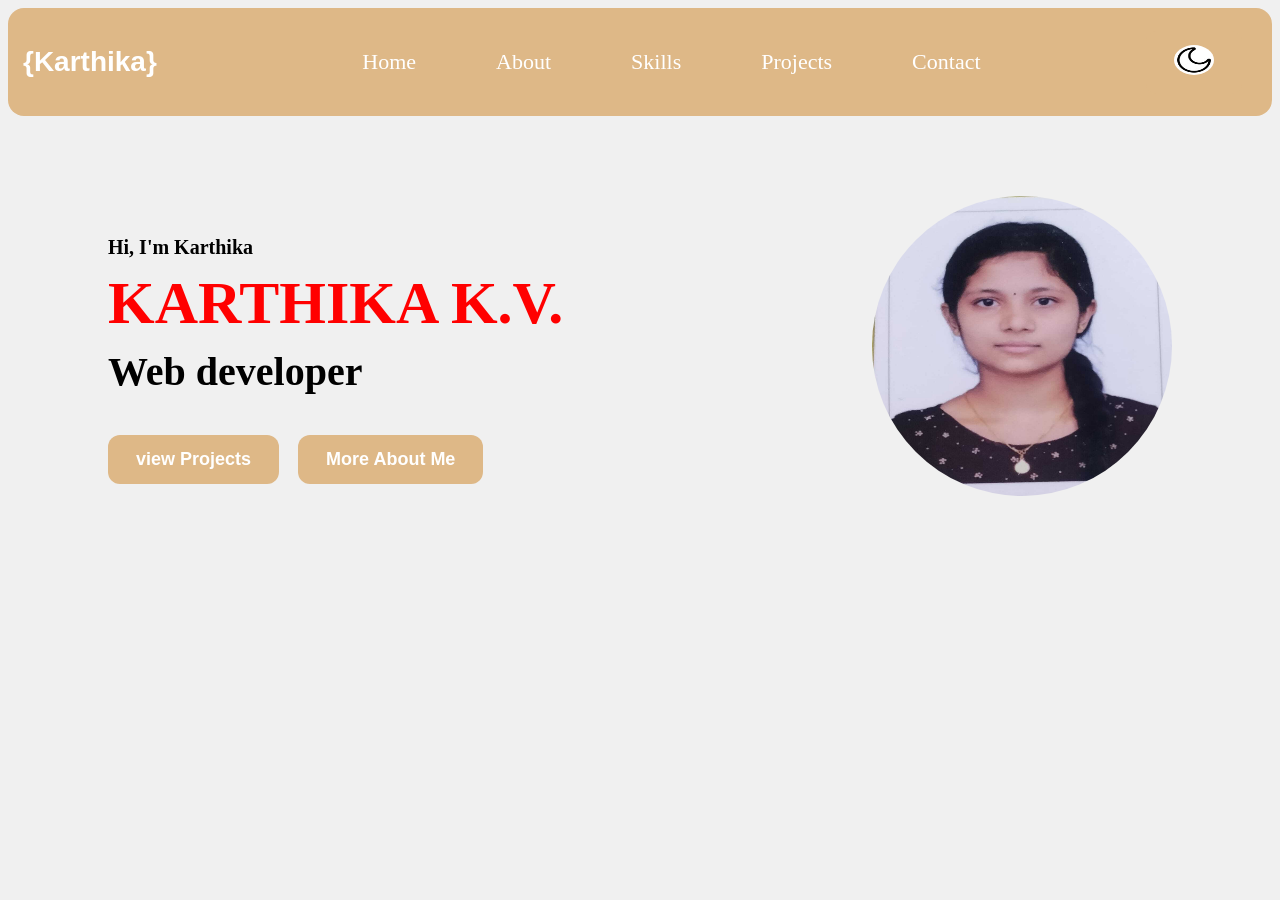
==== index.html @ b93331a6 "portfolio" ====
<!DOCTYPE html>
<html lang="en">
<head>
    <meta charset="UTF-8">
    <meta name="viewport" content="width=device-width, initial-scale=1.0">
    <title>Document</title>
    <link rel="stylesheet" href="style.css">
</head>
<body>
    <section id="home">
    <nav class="navi">
         <h2 id="logo">{Karthika}</h2>
        <ul>
            <li><a href="index.html">Home</a></li>
            <li><a href="about.html">About</a></li>
            <li><a href="skills.html">Skills</a></li>
            <li><a href="Projects.html">Projects</a></li>
            <li><a href="contact.html">Contact</a></li>
        </ul>
       <button id="toggle">
        <img src="images/moon.jpg" id="im">
    </button> 
    </nav>
    
    <section class="home-sec">

    <div class="home-div"><h4 class="gree">Hi, I'm Karthika </h4>
    <h2 class="name">KARTHIKA K.V.</h2>
    <h1 class="dev">Web developer</h1>
    <div id="btn-id">
<button class="btn" onclick="window.location.href='Projects.html'">view Projects</button>
<button class="btn" onclick="window.location.href='about.html'" >More About Me</button>
</div>
</div>

    <img src="images/photo.jpg" align="center" class="prof">
    </section>
    <script src="script.js"></script>
    </section>
</body>
</html>
---- style.css ----
:root{
    --bg-color:#f0f0f0;
    --text-color:#000;
    --nav-color:burlywood;
    --btn-color:burlywood;
}
.dark-mode{

    --bg-color:#121212;

    --text-color:white;

    --nav-color:#1f1f1f;

    --btn-color:#333;
}
html{

    scroll-behavior:smooth;
}
body{
    background:var(--bg-color);
    color:var(--text-color);
}
.home-sec {

    display:flex;
    justify-content:space-between;
    align-items:center;
    padding:80px 100px;
}
.home-div {
     max-width:500px;
}
.name {
    color:red;
    font-size: 60px;
    margin:10px 0;
}
.gree {
    font-size: 20px;
    margin-bottom: 10px;
}
.dev{
    font-size:40px;
    margin-top:10px;
}

img {
    width: 300px;
    height: 300px;
    border-radius:50%;


}

.navi{
    background:burlywood;
    padding:15px;
    border-radius:16px;

    display:flex;
    justify-content:space-between;
    align-items:center;
     background:var(--nav-color);
}

.navi ul{
    display:flex;
    list-style:none;
    gap:80px;

    font-size:22px;
    font-family:"Times New Roman";
}

.navi ul li a{
    text-decoration:none;
    color:white;
}

#logo{
    color:white;
    font-size:28px;
    font-family:Arial;
}
#btn-id{
    margin-top: 30px;
   

}
 .btn{

   background:burlywood; 
   color:white;
    padding:14px 28px; 
    border:none; 
    border-radius:12px;
     font-size:18px; 
     font-weight:bold; 
     cursor:pointer; 
     margin-right:15px; 
     transition:0.4s;
}
.btn:hover{

    background:red;
    color:white;
}

#toggle
{

    background:var(--btn-color);
    color:white;
    padding:14px 28px;
    border:none;
    border-radius:10px;
    font-size:18px;
    font-weight:bold;
    cursor:pointer;
    margin-right:15px;
    transition:0.4s;
}
#im {
     width:40px;
    height:30px;
    border-radius:50%;
}
@media(max-width:768px){
    .home-sec{

        flex-direction:column;
        text-align:center;
        padding:40px 20px;
    }

    .navi{

        flex-direction:column;
        gap:20px;
    }

    .navi ul{

        flex-direction:column;
        gap:20px;
    }

    .prof{

        margin-top:30px;
        width:220px;
        height:220px;
    }

    .name{

        font-size:40px;
    }

    .dev{

        font-size:28px;
    }
}

.cl{
    background: var(--nav-color);

    padding: 15px;

    border-radius: 16px;

    display: flex;

    justify-content: center;

    align-items: center;

    position: relative;
}

#id{
    color: white;
    margin: 0;
}

/* Toggle Button */

#toggl{
    background: var(--btn-color);

    border: none;

    border-radius: 12px;

    padding: 10px;

    cursor: pointer;

    position: absolute;

    right: 20px;
}

#ima{
    width: 35px;
    height: 35px;

    border-radius: 50%;
}

/* about */

.about-container{
    display: flex;
    justify-content: space-between;
    align-items: center;
    gap: 50px;
    padding: 60px;
}
.about-image img{
    width: 300px;
    height: 300px;
    border-radius: 20px;
    object-fit: cover;
}

.about-text{
    flex: 1;
}

.about-text p{
    font-size: 22px;
    line-height: 1.8;
    text-align: justify;
}

@media(max-width:768px){

    .about-container{
        flex-direction: column;

        text-align: center;

        padding: 30px;
    }

    .about-image img{
        width: 220px;
        height: 220px;
    }

    .about-text p{
        font-size: 18px;
    }
}

/* skills */

#skill{

    padding:80px 50px;
    text-align:center;
    
}

 .skill-head{
    background:var(--nav-color);

    padding:15px 20px;

    border-radius:16px;

    position:relative;

    text-align:center;

    margin-bottom:100px;

}
.skill-title{
    margin:0;
    color:white;
    font-size:45px;

}

.skill-container{

    display:grid;
    grid-template-columns:
    repeat(auto-fit,minmax(250px,1fr));
    gap:40px;
}
.skill-card{

    background:var(--nav-color);
    padding:30px;
    border-radius:20px;
    color:white;
    transition:0.4s;
   
}
.skill-card:hover{

    transform:translateY(-10px);
}
.circle{

    width:160px;
    height:160px;
    border-radius:50%;
    margin:auto;
    display:flex;
    justify-content:center;
    align-items:center;
    font-size:28px;
    font-weight:bold;
    color:white;
    margin-bottom:20px;
}
.html{

    background:
    conic-gradient(#ffcc00 90%, #ddd 0%);
}

.css{

    background:
    conic-gradient(#ffcc00 85%, #ddd 0%);
}

.JavaScript{

    background:
    conic-gradient(#ffcc00 85%, #ddd 0%);
}
.C{
    background:
    conic-gradient(#ffcc00 89%, #ddd 0%);
}
#togg{
    position:absolute;

    right:20px;

    top:50%;

    transform:translateY(-50%);
    background:transparent;
    border:none;
    cursor:pointer;
}
#togg img{
    width: 35px;
    height: 35px;
}

@media(max-width:768px){
    .skill-head{
        flex-direction: row;
        justify-content: space-between;
    }

    .skill-title{
        font-size: 28px;
    }

    #togg img{
        width: 30px;
        height: 30px;
    }
}
/* contact */
 .contact {
    background: burlywood;
    padding: 15px 20px;
    border-radius: 16px;
    display: flex;
    align-items: center;
    justify-content: space-between;
    margin-bottom: 100px;
}

.contact-title {
    margin: 0;
    color: white;
    font-size: 45px;

    flex: 1;
    text-align: center;
}
#tog{
    background: transparent;
    border: none;
    cursor: pointer;
    padding: 0;
    display: flex;
    align-items: center;
    justify-content: center;
}
#tog img{
     width: 28px;
    height: 28px;
    object-fit: cover;
}
#form {
    width: 100%;
    max-width: 450px;
    margin: auto;
    display: flex;
    flex-direction: column;
    gap: 15px;
    padding: 25px;
    border-radius: 15px;
    background: white;
    box-shadow: 0 5px 20px rgba(0,0,0,0.15);
}
#form textarea {
    resize: none;
    height: 120px;
} 

#form input,
#form textarea {
    width: 90;
    padding: 12px;
    font-size: 16px;
    border-radius: 10px;
    border: 1px solid #ccc;
    outline: none;
    transition: 0.3s;
}
#btnn {
    padding: 12px;
    background-color: burlywood;
    color: white;
    border: none;
    border-radius: 10px;
    font-size: 16px;
    cursor: pointer;
     transition: 0.3s;
}
#btnn:hover {
    background: red;
}
@media(max-width:768px){
    .contact{
        padding: 12px 15px;
    }
    .contact-title{
        font-size: 28px;
        text-align: center;
        flex: 1;
    }
    #tog img{
        width: 28px;
        height: 28px;
    }
    #form{
        width: 90%;
        max-width: 100%;
        padding: 20px;
        gap: 12px;
    }
    #form input,
    #form textarea{
        font-size: 15px;
        padding: 10px;
    }
    #form textarea{
        height: 100px;
    }
    #btnn{
        width: 100%;
        padding: 12px;
        font-size: 16px;
    }
    #s{
        font-size: 14px;
        text-align: center;
        text-align:center;
       font-size:16px;
       font-weight:bold;
    margin-top:10px;
    color:red;
    }
}
.dark-mode #form{

    background:#1f1f1f;
}
.dark-mode #form input,
.dark-mode #form textarea{

    background:#333;
    color:white;
    border:1px solid #555;
}
.dark-mode input::placeholder,
.dark-mode textarea::placeholder{

    color:#ccc;
}

/* project */

#projects{

    padding:50px;
}


/* HEADING */

.project-head{

    background:var(--nav-color);
    padding:15px;
    border-radius:16px;
    position:relative;
    text-align:center;
    margin-bottom:60px;
}


.project-title{

    margin:0;
    color:white;
    font-size:45px;
}
#togg{

    position:absolute;
    right:20px;
    top:50%;
    transform:translateY(-50%);
    background:transparent;
    border:none;
    cursor:pointer;
}
#imag{

    width:35px;
    height:35px;
    border-radius:50%;
}
.project-container{

    display:grid;
    grid-template-columns:
    repeat(auto-fit,minmax(320px,1fr));
    gap:40px;
}
.project-card{

    background:var(--nav-color);
    padding:30px;
    border-radius:20px;
    color:white;
    transition:0.4s;
}
.project-card:hover{

    transform:translateY(-10px);
}


.project-card h2{

    margin-bottom:20px;
}


.project-card p{

    line-height:1.7;

    margin-bottom:25px;
}


/* FLEXBOX BUTTON */

.project-btns{

    display:flex;
    justify-content:center;
}
.project-btns a{

    text-decoration:none;
    background:burlywood;
    color:white;
    padding:12px 24px;
    border-radius:10px;
    transition:0.4s;
}
.project-btns a:hover{

    background:red;
}
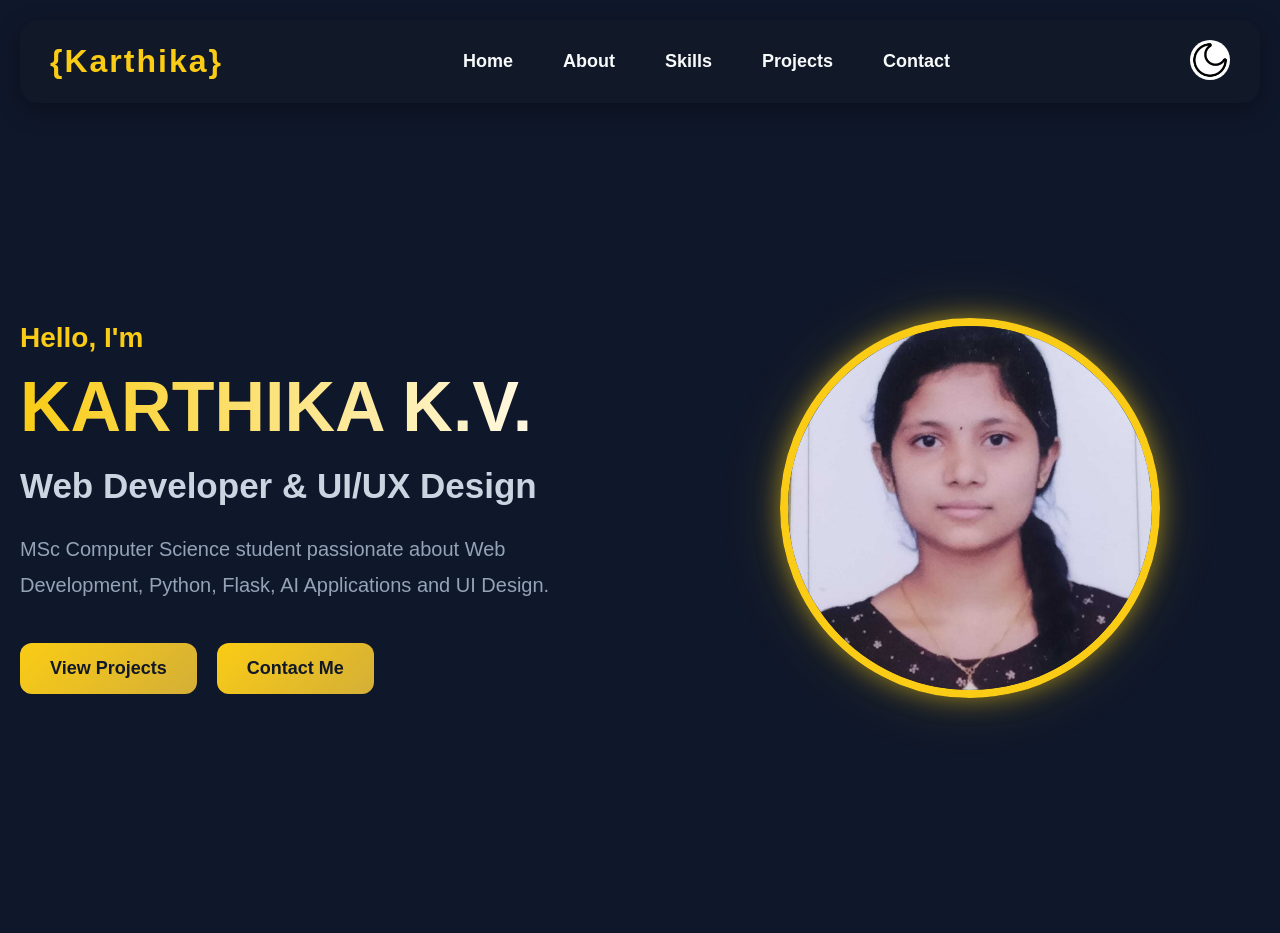
==== commit 45c9eb25: "Updated portfolio UI, added CV, improved responsiveness and contact section" ====
--- a/index.html
+++ b/index.html
@@ -2,14 +2,21 @@
 <html lang="en">
 <head>
     <meta charset="UTF-8">
-    <meta name="viewport" content="width=device-width, initial-scale=1.0">
-    <title>Document</title>
+    <meta name="viewport"
+    content="width=device-width, initial-scale=1.0">
+
+    <title>Karthika Portfolio</title>
+
     <link rel="stylesheet" href="style.css">
 </head>
 <body>
-    <section id="home">
+
+    <!-- NAVBAR -->
+
     <nav class="navi">
-         <h2 id="logo">{Karthika}</h2>
+
+        <h2 id="logo">{Karthika}</h2>
+
         <ul>
             <li><a href="index.html">Home</a></li>
             <li><a href="about.html">About</a></li>
@@ -17,25 +24,75 @@
             <li><a href="Projects.html">Projects</a></li>
             <li><a href="contact.html">Contact</a></li>
         </ul>
-       <button id="toggle">
-        <img src="images/moon.jpg" id="im">
-    </button> 
+
+        <button id="toggle">
+            <img src="images/moon.jpg" id="im">
+        </button>
+
     </nav>
-    
+
+
+    <!-- HOME SECTION -->
+
     <section class="home-sec">
 
-    <div class="home-div"><h4 class="gree">Hi, I'm Karthika </h4>
-    <h2 class="name">KARTHIKA K.V.</h2>
-    <h1 class="dev">Web developer</h1>
-    <div id="btn-id">
-<button class="btn" onclick="window.location.href='Projects.html'">view Projects</button>
-<button class="btn" onclick="window.location.href='about.html'" >More About Me</button>
-</div>
-</div>
+        <!-- LEFT SIDE -->
 
-    <img src="images/photo.jpg" align="center" class="prof">
+        <div class="home-div">
+
+            <h4 class="gree">
+                Hello, I'm
+            </h4>
+
+            <h1 class="name">
+                KARTHIKA K.V.
+            </h1>
+
+            <h2 class="dev">
+                Web Developer & UI/UX Design
+            </h2>
+
+            <p class="home-para">
+
+                MSc Computer Science student passionate
+                about Web Development, Python,
+                Flask, AI Applications and UI Design.
+
+            </p>
+
+            <div id="btn-id">
+
+                <button class="btn"
+                onclick="window.location.href='Projects.html'">
+
+                    View Projects
+
+                </button>
+
+                <button class="btn btn2"
+                onclick="window.location.href='contact.html'">
+
+                    Contact Me
+
+                </button>
+
+            </div>
+
+        </div>
+
+
+        <!-- RIGHT SIDE -->
+
+        <div class="image-box">
+
+            <img src="images/photo.jpg"
+            class="prof">
+
+        </div>
+
     </section>
-    <script src="script.js"></script>
-    </section>
+
+<script src="script.js"></script>
+
 </body>
 </html>
--- a/style.css
+++ b/style.css
@@ -1,606 +1,1067 @@
 :root{
-    --bg-color:#f0f0f0;
-    --text-color:#000;
-    --nav-color:burlywood;
-    --btn-color:burlywood;
-}
+
+    --bg-color:#0f172a;
+    --text-color:#f8fafc;
+    --nav-color:#111827;
+    --gold:#facc15;
+    --gold-dark:#d4af37;
+    --card-color:#1e293b;
+}
+
+/* LIGHT MODE */
+
 .dark-mode{
 
-    --bg-color:#121212;
-
-    --text-color:white;
-
-    --nav-color:#1f1f1f;
-
-    --btn-color:#333;
-}
+    --bg-color:#f8fafc;
+    --text-color:#0f172a;
+    --nav-color:#ffffff;
+    --gold:#d4af37;
+    --gold-dark:#facc15;
+    --card-color:#e2e8f0;
+}
+
+/* BODY */
+
+*{
+    margin:0;
+    padding:0;
+    box-sizing:border-box;
+}
+
 html{
-
     scroll-behavior:smooth;
 }
+
 body{
+
     background:var(--bg-color);
     color:var(--text-color);
-}
-.home-sec {
+
+    font-family:Arial, Helvetica, sans-serif;
+
+    padding:20px;
+
+    transition:0.4s;
+}
+
+/* NAVBAR */
+
+.navi{
 
     display:flex;
     justify-content:space-between;
     align-items:center;
-    padding:80px 100px;
-}
-.home-div {
-     max-width:500px;
-}
-.name {
-    color:red;
-    font-size: 60px;
-    margin:10px 0;
-}
-.gree {
-    font-size: 20px;
-    margin-bottom: 10px;
-}
-.dev{
-    font-size:40px;
-    margin-top:10px;
-}
-
-img {
-    width: 300px;
-    height: 300px;
+
+    padding:20px 30px;
+
+    background:var(--nav-color);
+
+    border-radius:18px;
+
+    position:sticky;
+    top:10px;
+
+    z-index:1000;
+
+    box-shadow:0 8px 25px rgba(0,0,0,0.3);
+}
+
+/* LOGO */
+
+#logo{
+
+    font-size:32px;
+
+    font-weight:bold;
+
+    color:var(--gold);
+
+    letter-spacing:2px;
+}
+
+/* NAV LINKS */
+
+.navi ul{
+
+    display:flex;
+
+    list-style:none;
+
+    gap:50px;
+}
+
+.navi ul li a{
+
+    text-decoration:none;
+
+    color:var(--text-color);
+
+    font-size:18px;
+
+    font-weight:bold;
+
+    transition:0.3s;
+}
+
+.navi ul li a:hover{
+
+    color:var(--gold);
+}
+
+/* TOGGLE */
+
+#toggle{
+
+    border:none;
+
+    background:transparent;
+
+    cursor:pointer;
+}
+
+#im{
+
+    width:40px;
+    height:40px;
+
     border-radius:50%;
-
-
-}
-
-.navi{
-    background:burlywood;
-    padding:15px;
-    border-radius:16px;
+}
+
+/* HOME SECTION */
+
+.home-sec{
+
+    min-height:90vh;
 
     display:flex;
     justify-content:space-between;
     align-items:center;
-     background:var(--nav-color);
-}
-
-.navi ul{
+
+    gap:80px;
+
+    padding:50px 0;
+}
+
+/* LEFT */
+
+.home-div{
+
+    flex:1;
+}
+
+.gree{
+
+    color:var(--gold);
+
+    font-size:28px;
+
+    margin-bottom:15px;
+}
+
+.name{
+
+    font-size:70px;
+
+    font-weight:bold;
+
+    line-height:1.1;
+
+    background:linear-gradient(
+    90deg,
+    #facc15,
+    #ffffff);
+
+    -webkit-background-clip:text;
+
+    -webkit-text-fill-color:transparent;
+}
+
+.dev{
+
+    font-size:35px;
+
+    margin-top:20px;
+
+    color:#cbd5e1;
+}
+
+.home-para{
+
+    margin-top:25px;
+
+    font-size:20px;
+
+    line-height:1.8;
+
+    color:#94a3b8;
+}
+
+/* BUTTONS */
+
+#btn-id{
+
+    margin-top:40px;
+
     display:flex;
-    list-style:none;
-    gap:80px;
-
-    font-size:22px;
-    font-family:"Times New Roman";
-}
-
-.navi ul li a{
-    text-decoration:none;
-    color:white;
-}
-
-#logo{
-    color:white;
-    font-size:28px;
-    font-family:Arial;
-}
-#btn-id{
-    margin-top: 30px;
-   
-
-}
- .btn{
-
-   background:burlywood; 
-   color:white;
-    padding:14px 28px; 
-    border:none; 
+
+    gap:20px;
+}
+
+.btn{
+
+    padding:15px 30px;
+
+    border:none;
+
     border-radius:12px;
-     font-size:18px; 
-     font-weight:bold; 
-     cursor:pointer; 
-     margin-right:15px; 
-     transition:0.4s;
-}
+
+    background:linear-gradient(
+    135deg,
+    var(--gold),
+    var(--gold-dark));
+
+    color:#111827;
+
+    font-size:18px;
+
+    font-weight:bold;
+
+    cursor:pointer;
+
+    transition:0.4s;
+}
+
 .btn:hover{
 
-    background:red;
-    color:white;
-}
-
-#toggle
-{
-
-    background:var(--btn-color);
-    color:white;
-    padding:14px 28px;
-    border:none;
-    border-radius:10px;
-    font-size:18px;
-    font-weight:bold;
-    cursor:pointer;
-    margin-right:15px;
-    transition:0.4s;
-}
-#im {
-     width:40px;
-    height:30px;
-    border-radius:50%;
-}
-@media(max-width:768px){
-    .home-sec{
-
-        flex-direction:column;
-        text-align:center;
-        padding:40px 20px;
-    }
-
-    .navi{
-
-        flex-direction:column;
-        gap:20px;
-    }
-
-    .navi ul{
-
-        flex-direction:column;
-        gap:20px;
-    }
-
-    .prof{
-
-        margin-top:30px;
-        width:220px;
-        height:220px;
-    }
-
-    .name{
-
-        font-size:40px;
-    }
-
-    .dev{
-
-        font-size:28px;
-    }
-}
-
-.cl{
-    background: var(--nav-color);
-
-    padding: 15px;
-
-    border-radius: 16px;
-
-    display: flex;
-
-    justify-content: center;
-
-    align-items: center;
-
-    position: relative;
-}
-
-#id{
-    color: white;
-    margin: 0;
-}
-
-/* Toggle Button */
-
-#toggl{
-    background: var(--btn-color);
-
-    border: none;
-
-    border-radius: 12px;
-
-    padding: 10px;
-
-    cursor: pointer;
-
-    position: absolute;
-
-    right: 20px;
-}
-
-#ima{
-    width: 35px;
-    height: 35px;
-
-    border-radius: 50%;
-}
-
-/* about */
-
-.about-container{
-    display: flex;
-    justify-content: space-between;
-    align-items: center;
-    gap: 50px;
-    padding: 60px;
-}
-.about-image img{
-    width: 300px;
-    height: 300px;
-    border-radius: 20px;
-    object-fit: cover;
-}
-
-.about-text{
-    flex: 1;
-}
-
-.about-text p{
-    font-size: 22px;
-    line-height: 1.8;
-    text-align: justify;
-}
-
-@media(max-width:768px){
-
-    .about-container{
-        flex-direction: column;
-
-        text-align: center;
-
-        padding: 30px;
-    }
-
-    .about-image img{
-        width: 220px;
-        height: 220px;
-    }
-
-    .about-text p{
-        font-size: 18px;
-    }
-}
-
-/* skills */
-
-#skill{
-
-    padding:80px 50px;
-    text-align:center;
-    
-}
-
- .skill-head{
-    background:var(--nav-color);
-
-    padding:15px 20px;
-
-    border-radius:16px;
-
-    position:relative;
-
-    text-align:center;
-
-    margin-bottom:100px;
-
-}
-.skill-title{
-    margin:0;
-    color:white;
-    font-size:45px;
-
-}
-
-.skill-container{
-
-    display:grid;
-    grid-template-columns:
-    repeat(auto-fit,minmax(250px,1fr));
-    gap:40px;
-}
-.skill-card{
-
-    background:var(--nav-color);
-    padding:30px;
-    border-radius:20px;
-    color:white;
-    transition:0.4s;
-   
-}
-.skill-card:hover{
-
-    transform:translateY(-10px);
-}
-.circle{
-
-    width:160px;
-    height:160px;
-    border-radius:50%;
-    margin:auto;
+    transform:translateY(-6px);
+
+    box-shadow:0 10px 25px rgba(250,204,21,0.4);
+}
+
+/* IMAGE */
+
+.image-box{
+
+    flex:1;
+
     display:flex;
     justify-content:center;
+}
+
+.prof{
+
+    width:380px;
+    height:380px;
+
+    object-fit:cover;
+
+    border-radius:50%;
+
+    border:8px solid var(--gold);
+
+    box-shadow:
+    0 0 25px rgba(250,204,21,0.5),
+    0 0 60px rgba(250,204,21,0.2);
+
+    transition:0.5s;
+}
+
+.prof:hover{
+
+    transform:scale(1.05);
+
+    box-shadow:
+    0 0 40px rgba(250,204,21,0.8),
+    0 0 80px rgba(250,204,21,0.3);
+}
+
+/* MOBILE */
+
+@media(max-width:768px){
+
+    .navi{
+
+        flex-direction:column;
+
+        gap:20px;
+    }
+
+    .navi ul{
+
+        flex-direction:column;
+
+        text-align:center;
+
+        gap:20px;
+    }
+
+    .home-sec{
+
+        flex-direction:column-reverse;
+
+        text-align:center;
+
+        gap:40px;
+    }
+
+    .name{
+
+        font-size:45px;
+    }
+
+    .dev{
+
+        font-size:26px;
+    }
+
+    .home-para{
+
+        font-size:17px;
+    }
+
+    .prof{
+
+        width:250px;
+        height:250px;
+    }
+
+    #btn-id{
+
+        flex-direction:column;
+    }
+}
+
+/* about */
+.about-main{
+
+    display:flex;
+
+    justify-content:space-between;
+
     align-items:center;
+
+    gap:80px;
+
+    padding:80px 60px;
+
+    min-height:80vh;
+}
+
+
+/* IMAGE */
+
+.about-image{
+
+    flex:1;
+
+    display:flex;
+
+    justify-content:center;
+}
+
+.about-pic{
+
+    width:350px;
+
+    height:450px;
+
+    object-fit:cover;
+
+    border-radius:30px;
+
+    border:6px solid #d4af37;
+
+    box-shadow:0 15px 40px rgba(0,0,0,0.3);
+
+    transition:0.4s;
+}
+
+.about-pic:hover{
+
+    transform:scale(1.03);
+}
+
+
+/* CONTENT */
+
+.about-content{
+
+    flex:1.2;
+}
+
+.about-small{
+
+    color:#d4af37;
+
+    font-size:22px;
+
+    letter-spacing:3px;
+
+    margin-bottom:10px;
+}
+
+.about-title{
+
+    font-size:60px;
+
+    margin-bottom:10px;
+
+    color:var(--text-color);
+}
+
+.about-role{
+
+    font-size:30px;
+
+    color:#d4af37;
+
+    margin-bottom:25px;
+}
+
+.about-para{
+
+    font-size:20px;
+
+    line-height:1.9;
+
+    color:var(--text-color);
+
+    margin-bottom:35px;
+
+    text-align:justify;
+}
+
+
+/* INFO BOXES */
+
+.about-info{
+
+    display:grid;
+
+    grid-template-columns:
+    repeat(auto-fit,minmax(150px,1fr));
+
+    gap:20px;
+
+    margin-bottom:35px;
+}
+
+.info-box{
+
+    background:var(--card-color);
+
+    padding:25px;
+
+    border-radius:20px;
+
+    text-align:center;
+
+    box-shadow:0 8px 20px rgba(0,0,0,0.15);
+
+    transition:0.4s;
+}
+
+.info-box:hover{
+
+    transform:translateY(-8px);
+}
+
+.info-box h3{
+
+    color:#d4af37;
+
     font-size:28px;
+
+    margin-bottom:10px;
+}
+
+.info-box p{
+
+    font-size:16px;
+}
+
+
+/* BUTTON */
+
+.about-btn{
+
+    padding:15px 35px;
+
+    border:none;
+
+    border-radius:14px;
+
+    background:linear-gradient(
+    135deg,
+    #d4af37,
+    #facc15);
+
+    color:#0f172a;
+
+    font-size:18px;
+
     font-weight:bold;
+
+    cursor:pointer;
+
+    transition:0.4s;
+}
+
+.about-btn:hover{
+
+    transform:translateY(-5px);
+
+    box-shadow:0 10px 25px rgba(212,175,55,0.4);
+}
+
+
+/* MOBILE */
+
+@media(max-width:768px){
+
+    .about-main{
+
+        flex-direction:column;
+
+        text-align:center;
+
+        padding:40px 20px;
+
+        gap:40px;
+    }
+
+    .about-pic{
+
+        width:250px;
+
+        height:320px;
+    }
+
+    .about-title{
+
+        font-size:40px;
+    }
+
+    .about-role{
+
+        font-size:24px;
+    }
+
+    .about-para{
+
+        font-size:17px;
+
+        text-align:center;
+    }
+
+    .about-info{
+
+        grid-template-columns:1fr;
+    }
+}
+
+/* skills */
+
+/* ================= SKILLS PAGE ================= */
+
+#skill{
+
+    padding:40px;
+}
+
+/* HEADING */
+
+.skill-head{
+
+    text-align:center;
+
+    margin-top:50px;
+    margin-bottom:70px;
+}
+
+.skill-title{
+
+    font-size:55px;
+
+    color:var(--text-color);
+
+    margin-bottom:15px;
+}
+
+.skill-sub{
+
+    font-size:20px;
+
+    color:gray;
+}
+
+/* GRID */
+
+.skill-container{
+
+    display:grid;
+
+    grid-template-columns:
+    repeat(auto-fit,minmax(280px,1fr));
+
+    gap:35px;
+}
+
+/* CARD */
+
+.skill-card{
+
+    background:var(--card-color);
+
+    padding:35px;
+
+    border-radius:25px;
+
+    text-align:center;
+
+    transition:0.4s;
+
+    box-shadow:
+    0 10px 25px rgba(0,0,0,0.1);
+}
+
+.skill-card:hover{
+
+    transform:translateY(-10px);
+
+    box-shadow:
+    0 15px 35px rgba(0,0,0,0.2);
+}
+
+.skill-card h2{
+
+    margin-top:20px;
+
+    font-size:28px;
+}
+
+.skill-card p{
+
+    margin-top:15px;
+
+    line-height:1.7;
+
+    color:gray;
+}
+
+/* CIRCLE */
+
+.circle{
+
+    width:170px;
+
+    height:170px;
+
+    border-radius:50%;
+
+    margin:auto;
+
+    display:flex;
+
+    justify-content:center;
+
+    align-items:center;
+
+    font-size:30px;
+
+    font-weight:bold;
+
     color:white;
-    margin-bottom:20px;
-}
+
+    transition:0.4s;
+}
+
+.circle:hover{
+
+    transform:scale(1.05);
+}
+
+/* DIFFERENT COLORS */
+
 .html{
 
     background:
-    conic-gradient(#ffcc00 90%, #ddd 0%);
+    conic-gradient(
+    #ff6b00 95%,
+    #e5e7eb 0%);
 }
 
 .css{
 
     background:
-    conic-gradient(#ffcc00 85%, #ddd 0%);
-}
-
-.JavaScript{
+    conic-gradient(
+    #2563eb 90%,
+    #e5e7eb 0%);
+}
+
+.js{
 
     background:
-    conic-gradient(#ffcc00 85%, #ddd 0%);
-}
-.C{
+    conic-gradient(
+    #facc15 85%,
+    #e5e7eb 0%);
+}
+
+.java{
+
     background:
-    conic-gradient(#ffcc00 89%, #ddd 0%);
-}
-#togg{
-    position:absolute;
-
-    right:20px;
-
-    top:50%;
-
-    transform:translateY(-50%);
-    background:transparent;
-    border:none;
-    cursor:pointer;
-}
-#togg img{
-    width: 35px;
-    height: 35px;
-}
+    conic-gradient(
+    #dc2626 80%,
+    #e5e7eb 0%);
+}
+
+.c{
+
+    background:
+    conic-gradient(
+    #0ea5e9 89%,
+    #e5e7eb 0%);
+}
+
+.mysql{
+
+    background:
+    conic-gradient(
+    #9333ea 82%,
+    #e5e7eb 0%);
+}
+
+/* MOBILE */
 
 @media(max-width:768px){
-    .skill-head{
-        flex-direction: row;
-        justify-content: space-between;
+
+    #skill{
+
+        padding:20px;
     }
 
     .skill-title{
-        font-size: 28px;
-    }
-
-    #togg img{
-        width: 30px;
-        height: 30px;
+
+        font-size:38px;
+    }
+
+    .skill-sub{
+
+        font-size:16px;
+    }
+
+    .circle{
+
+        width:140px;
+        height:140px;
+
+        font-size:24px;
     }
 }
 /* contact */
- .contact {
-    background: burlywood;
-    padding: 15px 20px;
-    border-radius: 16px;
-    display: flex;
-    align-items: center;
-    justify-content: space-between;
-    margin-bottom: 100px;
-}
-
-.contact-title {
-    margin: 0;
-    color: white;
-    font-size: 45px;
-
-    flex: 1;
+.contact-head {
     text-align: center;
-}
-#tog{
-    background: transparent;
-    border: none;
-    cursor: pointer;
-    padding: 0;
-    display: flex;
-    align-items: center;
-    justify-content: center;
-}
-#tog img{
-     width: 28px;
-    height: 28px;
-    object-fit: cover;
-}
+    margin: 50px 0;
+}
+
+.contact-head h1 {
+    font-size: 50px;
+    color: var(--gold);
+}
+
+/* FORM CARD */
 #form {
     width: 100%;
-    max-width: 450px;
+    max-width: 500px;
     margin: auto;
     display: flex;
     flex-direction: column;
     gap: 15px;
-    padding: 25px;
-    border-radius: 15px;
-    background: white;
-    box-shadow: 0 5px 20px rgba(0,0,0,0.15);
-}
+    padding: 30px;
+    border-radius: 20px;
+
+    background: var(--card-color);
+    box-shadow: 0 10px 25px rgba(0,0,0,0.2);
+}
+
+/* INPUTS */
+#form input,
+#form textarea {
+    padding: 12px;
+    font-size: 16px;
+    border-radius: 10px;
+    border: 1px solid rgba(255,255,255,0.1);
+    outline: none;
+    background: transparent;
+    color: var(--text-color);
+}
+
+/* TEXTAREA */
 #form textarea {
     resize: none;
     height: 120px;
-} 
-
-#form input,
-#form textarea {
-    width: 90;
-    padding: 12px;
-    font-size: 16px;
-    border-radius: 10px;
-    border: 1px solid #ccc;
-    outline: none;
-    transition: 0.3s;
-}
+}
+
+/* BUTTON */
 #btnn {
     padding: 12px;
-    background-color: burlywood;
-    color: white;
+    background: linear-gradient(135deg, var(--gold), var(--gold-dark));
+    color: #0f172a;
     border: none;
     border-radius: 10px;
     font-size: 16px;
+    font-weight: bold;
     cursor: pointer;
-     transition: 0.3s;
-}
+    transition: 0.3s;
+}
+
 #btnn:hover {
-    background: red;
-}
-@media(max-width:768px){
-    .contact{
-        padding: 12px 15px;
-    }
-    .contact-title{
-        font-size: 28px;
+    transform: translateY(-5px);
+}
+
+/* MESSAGE */
+#s {
+    text-align: center;
+    font-weight: bold;
+    margin-top: 10px;
+}
+
+/* CONTACT CARDS SECTION */
+.contact-cards {
+    display: grid;
+    grid-template-columns: repeat(auto-fit, minmax(220px, 1fr));
+    gap: 25px;
+    max-width: 900px;
+    margin: 40px auto;
+}
+
+/* CARD DESIGN */
+.contact-card {
+    background: var(--card-color);
+    padding: 25px;
+    border-radius: 20px;
+    text-decoration: none;
+    color: var(--text-color);
+    text-align: center;
+    box-shadow: 0 10px 25px rgba(0,0,0,0.2);
+    transition: 0.4s;
+    border: 1px solid transparent;
+}
+
+/* HOVER EFFECT */
+.contact-card:hover {
+    transform: translateY(-10px);
+    border-color: var(--gold);
+    box-shadow: 0 15px 35px rgba(0,0,0,0.3);
+}
+
+/* TITLE */
+.contact-card h3 {
+    color: var(--gold);
+    margin-bottom: 10px;
+    font-size: 22px;
+}
+
+/* TEXT */
+.contact-card p {
+    font-size: 15px;
+    opacity: 0.8;
+}
+@media(max-width:768px) {
+
+    /* NAVBAR */
+    .navi {
+        flex-direction: column;
+        gap: 15px;
+        padding: 15px;
+    }
+
+    .navi ul {
+        flex-direction: column;
         text-align: center;
-        flex: 1;
-    }
-    #tog img{
-        width: 28px;
-        height: 28px;
-    }
-    #form{
+        gap: 15px;
+    }
+
+    /* CONTACT TITLE */
+    .contact-head h1 {
+        font-size: 32px;
+        text-align: center;
+    }
+
+    /* FORM */
+    #form {
         width: 90%;
         max-width: 100%;
         padding: 20px;
         gap: 12px;
     }
+
     #form input,
-    #form textarea{
+    #form textarea {
         font-size: 15px;
         padding: 10px;
     }
-    #form textarea{
+
+    #form textarea {
         height: 100px;
     }
-    #btnn{
+
+    /* BUTTON */
+    #btnn {
         width: 100%;
         padding: 12px;
         font-size: 16px;
     }
-    #s{
+
+    /* MESSAGE TEXT */
+    #s {
         font-size: 14px;
         text-align: center;
-        text-align:center;
-       font-size:16px;
-       font-weight:bold;
-    margin-top:10px;
-    color:red;
-    }
-}
-.dark-mode #form{
-
-    background:#1f1f1f;
-}
-.dark-mode #form input,
-.dark-mode #form textarea{
-
-    background:#333;
-    color:white;
-    border:1px solid #555;
-}
-.dark-mode input::placeholder,
-.dark-mode textarea::placeholder{
-
-    color:#ccc;
-}
-
+    }
+
+    /* CONTACT CARDS */
+    .contact-cards {
+        grid-template-columns: 1fr;
+        gap: 15px;
+        padding: 0 15px;
+    }
+
+    .contact-card {
+        padding: 18px;
+    }
+
+    .contact-card h3 {
+        font-size: 18px;
+    }
+
+    .contact-card p {
+        font-size: 14px;
+    }
+}
 /* project */
-
-#projects{
-
-    padding:50px;
-}
-
+#projects {
+    padding: 60px 20px;
+}
 
 /* HEADING */
-
-.project-head{
-
-    background:var(--nav-color);
-    padding:15px;
-    border-radius:16px;
-    position:relative;
-    text-align:center;
-    margin-bottom:60px;
-}
-
-
-.project-title{
-
-    margin:0;
-    color:white;
-    font-size:45px;
-}
-#togg{
-
-    position:absolute;
-    right:20px;
-    top:50%;
-    transform:translateY(-50%);
-    background:transparent;
-    border:none;
-    cursor:pointer;
-}
-#imag{
-
-    width:35px;
-    height:35px;
-    border-radius:50%;
-}
-.project-container{
-
-    display:grid;
-    grid-template-columns:
-    repeat(auto-fit,minmax(320px,1fr));
-    gap:40px;
-}
-.project-card{
-
-    background:var(--nav-color);
-    padding:30px;
-    border-radius:20px;
-    color:white;
-    transition:0.4s;
-}
-.project-card:hover{
-
-    transform:translateY(-10px);
-}
-
-
-.project-card h2{
-
-    margin-bottom:20px;
-}
-
-
-.project-card p{
-
-    line-height:1.7;
-
-    margin-bottom:25px;
-}
-
-
-/* FLEXBOX BUTTON */
-
-.project-btns{
-
-    display:flex;
-    justify-content:center;
-}
-.project-btns a{
-
-    text-decoration:none;
-    background:burlywood;
-    color:white;
-    padding:12px 24px;
-    border-radius:10px;
-    transition:0.4s;
-}
-.project-btns a:hover{
-
-    background:red;
+.project-head {
+    text-align: center;
+    margin: 60px 0;
+}
+
+.project-title {
+    font-size: 55px;
+    color: var(--gold);
+    letter-spacing: 2px;
+}
+
+/* GRID */
+.project-container {
+    display: grid;
+    grid-template-columns: repeat(auto-fit, minmax(300px, 1fr));
+    gap: 40px;
+    max-width: 1100px;
+    margin: auto;
+}
+
+/* CARD */
+.project-card {
+    background: var(--card-color);
+    padding: 30px;
+    border-radius: 25px;
+    box-shadow: 0 10px 25px rgba(0,0,0,0.2);
+    transition: 0.4s ease;
+    border: 1px solid transparent;
+}
+
+/* hover */
+.project-card:hover {
+    transform: translateY(-10px);
+    border-color: var(--gold);
+}
+
+/* text */
+.project-card h2 {
+    color: var(--gold);
+    margin-bottom: 10px;
+}
+
+.project-card p {
+    color: var(--text-color);
+    line-height: 1.7;
+    opacity: 0.9;
+}
+
+/* button */
+.project-btns {
+    margin-top: 20px;
+    display: flex;
+    justify-content: center;
+}
+
+.project-btns a {
+    text-decoration: none;
+    padding: 12px 25px;
+    border-radius: 12px;
+    background: linear-gradient(135deg, var(--gold), var(--gold-dark));
+    color: #0f172a;
+    font-weight: bold;
+    transition: 0.3s;
+}
+
+.project-btns a:hover {
+    transform: translateY(-5px);
+}
+@media(max-width:768px) {
+
+    /* SECTION PADDING */
+    #projects {
+        padding: 30px 15px;
+    }
+
+    /* NAVBAR */
+    .navi {
+        flex-direction: column;
+        gap: 15px;
+        padding: 15px;
+    }
+
+    .navi ul {
+        flex-direction: column;
+        text-align: center;
+        gap: 15px;
+    }
+
+    /* PROJECT TITLE */
+    .project-title {
+        font-size: 32px;
+        letter-spacing: 2px;
+    }
+
+    /* PROJECT GRID */
+    .project-container {
+        grid-template-columns: 1fr;
+        gap: 20px;
+    }
+
+    /* PROJECT CARD */
+    .project-card {
+        padding: 20px;
+        border-radius: 18px;
+    }
+
+    .project-card h2 {
+        font-size: 22px;
+    }
+
+    .project-card p {
+        font-size: 15px;
+        line-height: 1.6;
+    }
+
+    /* BUTTON */
+    .project-btns a {
+        padding: 10px 18px;
+        font-size: 14px;
+    }
 }
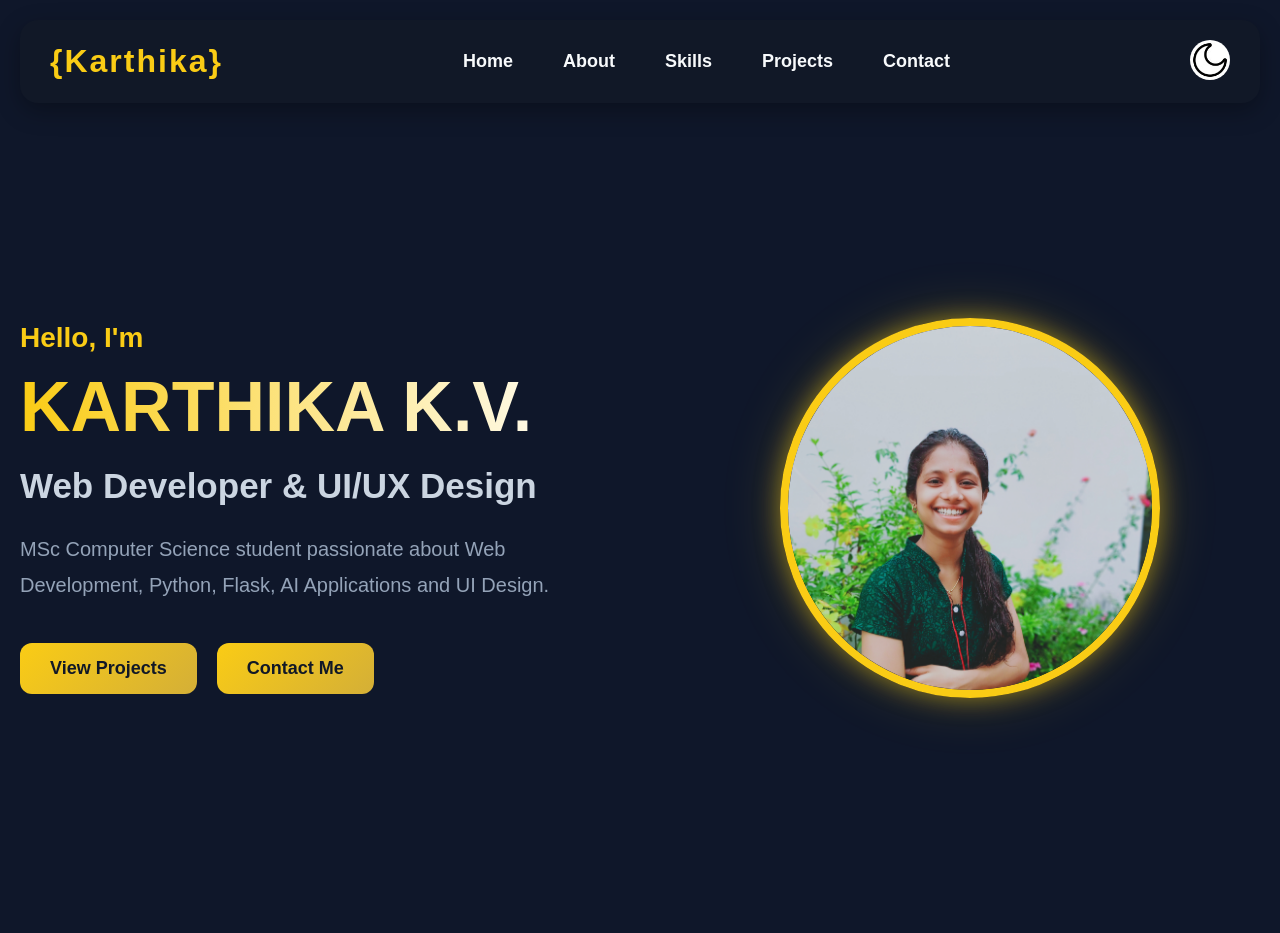
==== commit bf604871: "Updated photo and homepage content" ====
--- a/index.html
+++ b/index.html
@@ -85,7 +85,7 @@
 
         <div class="image-box">
 
-            <img src="images/photo.jpg"
+            <img src="images/photo1.jpg"
             class="prof">
 
         </div>
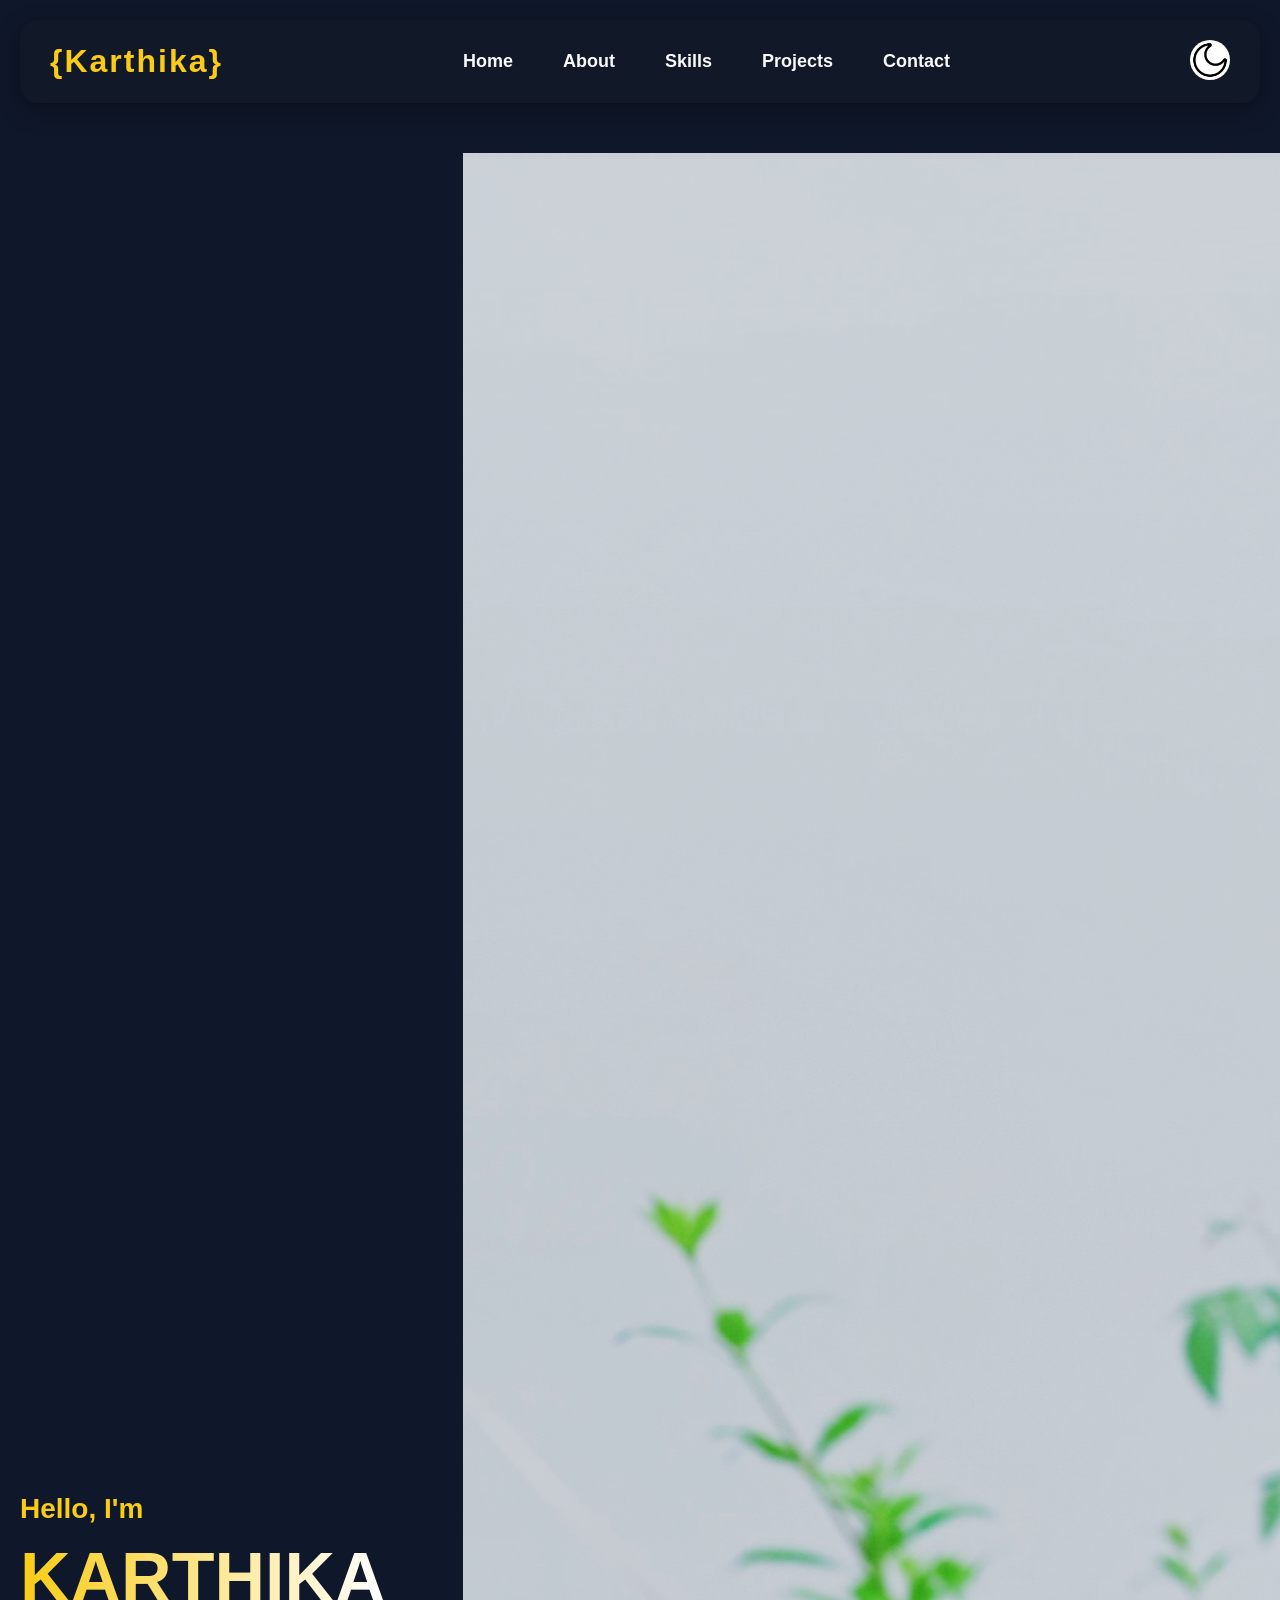
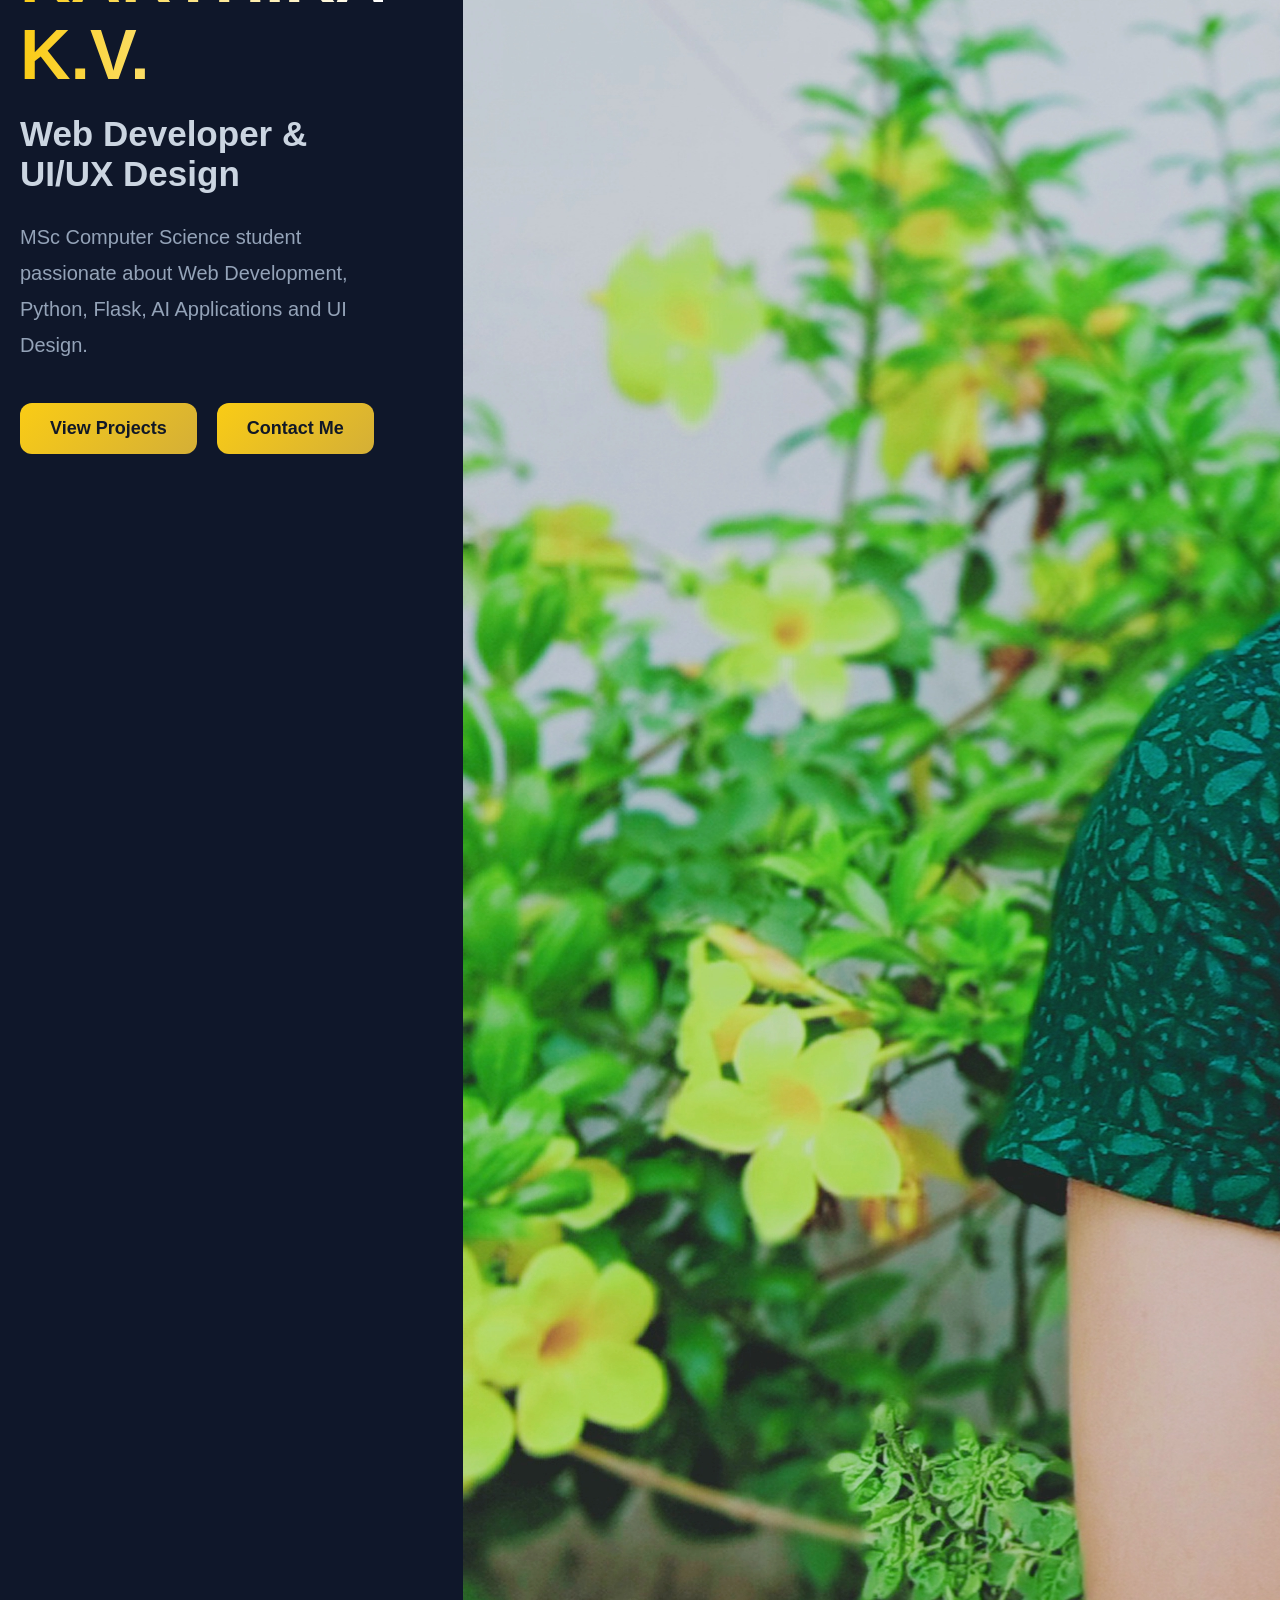
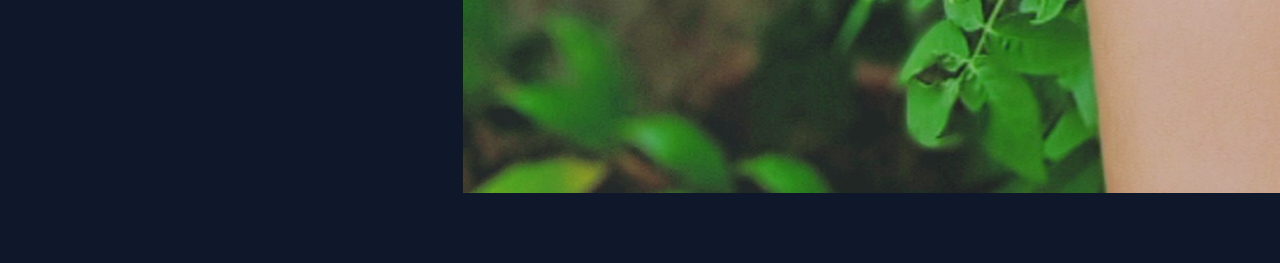
==== commit d8d10f83: "Fixed image code" ====
--- a/index.html
+++ b/index.html
@@ -85,7 +85,7 @@
 
         <div class="image-box">
 
-            <img src="images/photo1.jpg"
+            <img src="images/photo1.jpg">
             class="prof">
 
         </div>
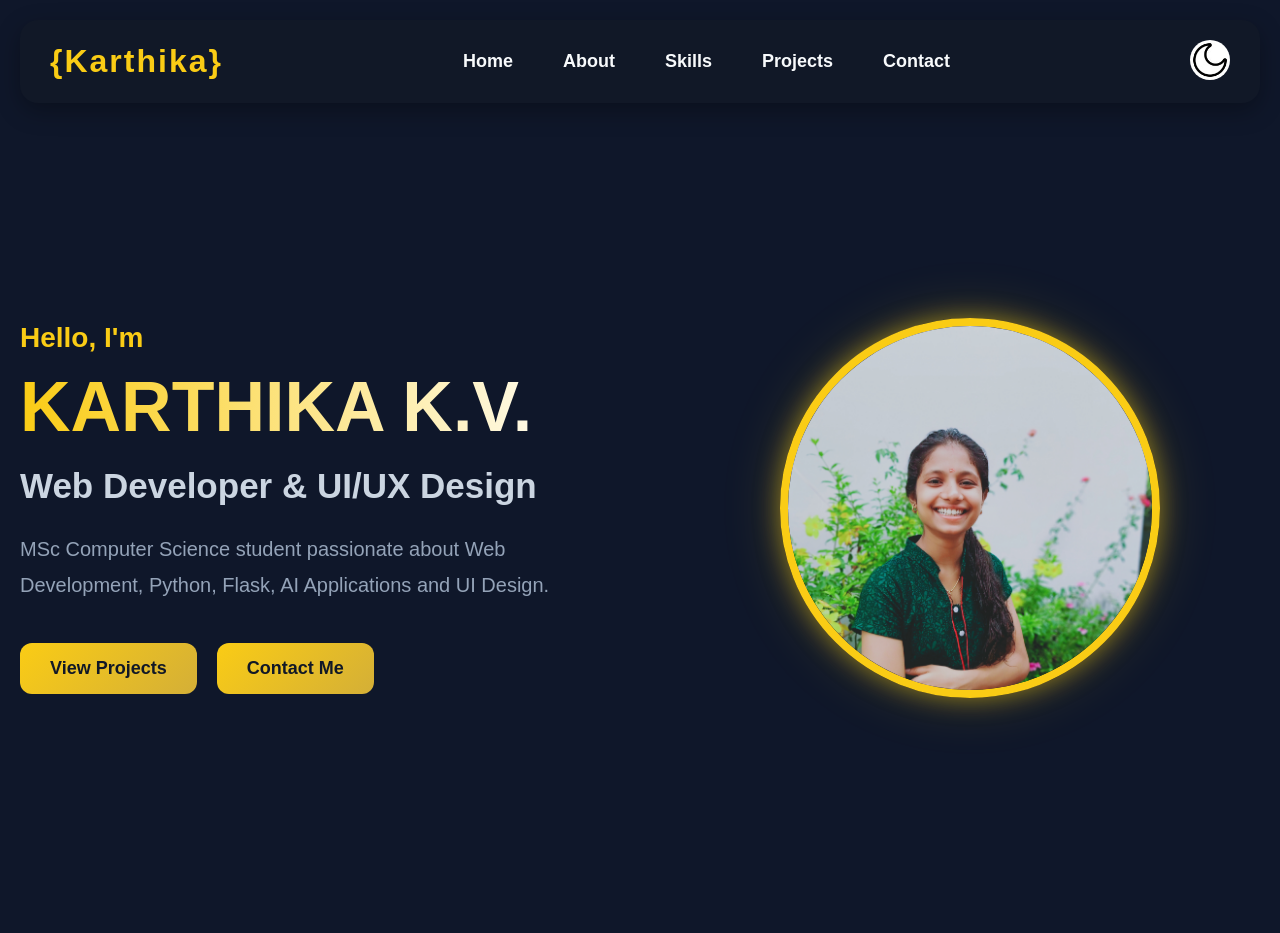
==== commit 851ac212: "Fixed image tag" ====
--- a/index.html
+++ b/index.html
@@ -85,7 +85,7 @@
 
         <div class="image-box">
 
-            <img src="images/photo1.jpg">
+            <img src="images/photo1.jpg"
             class="prof">
 
         </div>
--- a/style.css
+++ b/style.css
@@ -243,9 +243,9 @@
 .image-box{
 
     flex:1;
-
     display:flex;
     justify-content:center;
+    
 }
 
 .prof{
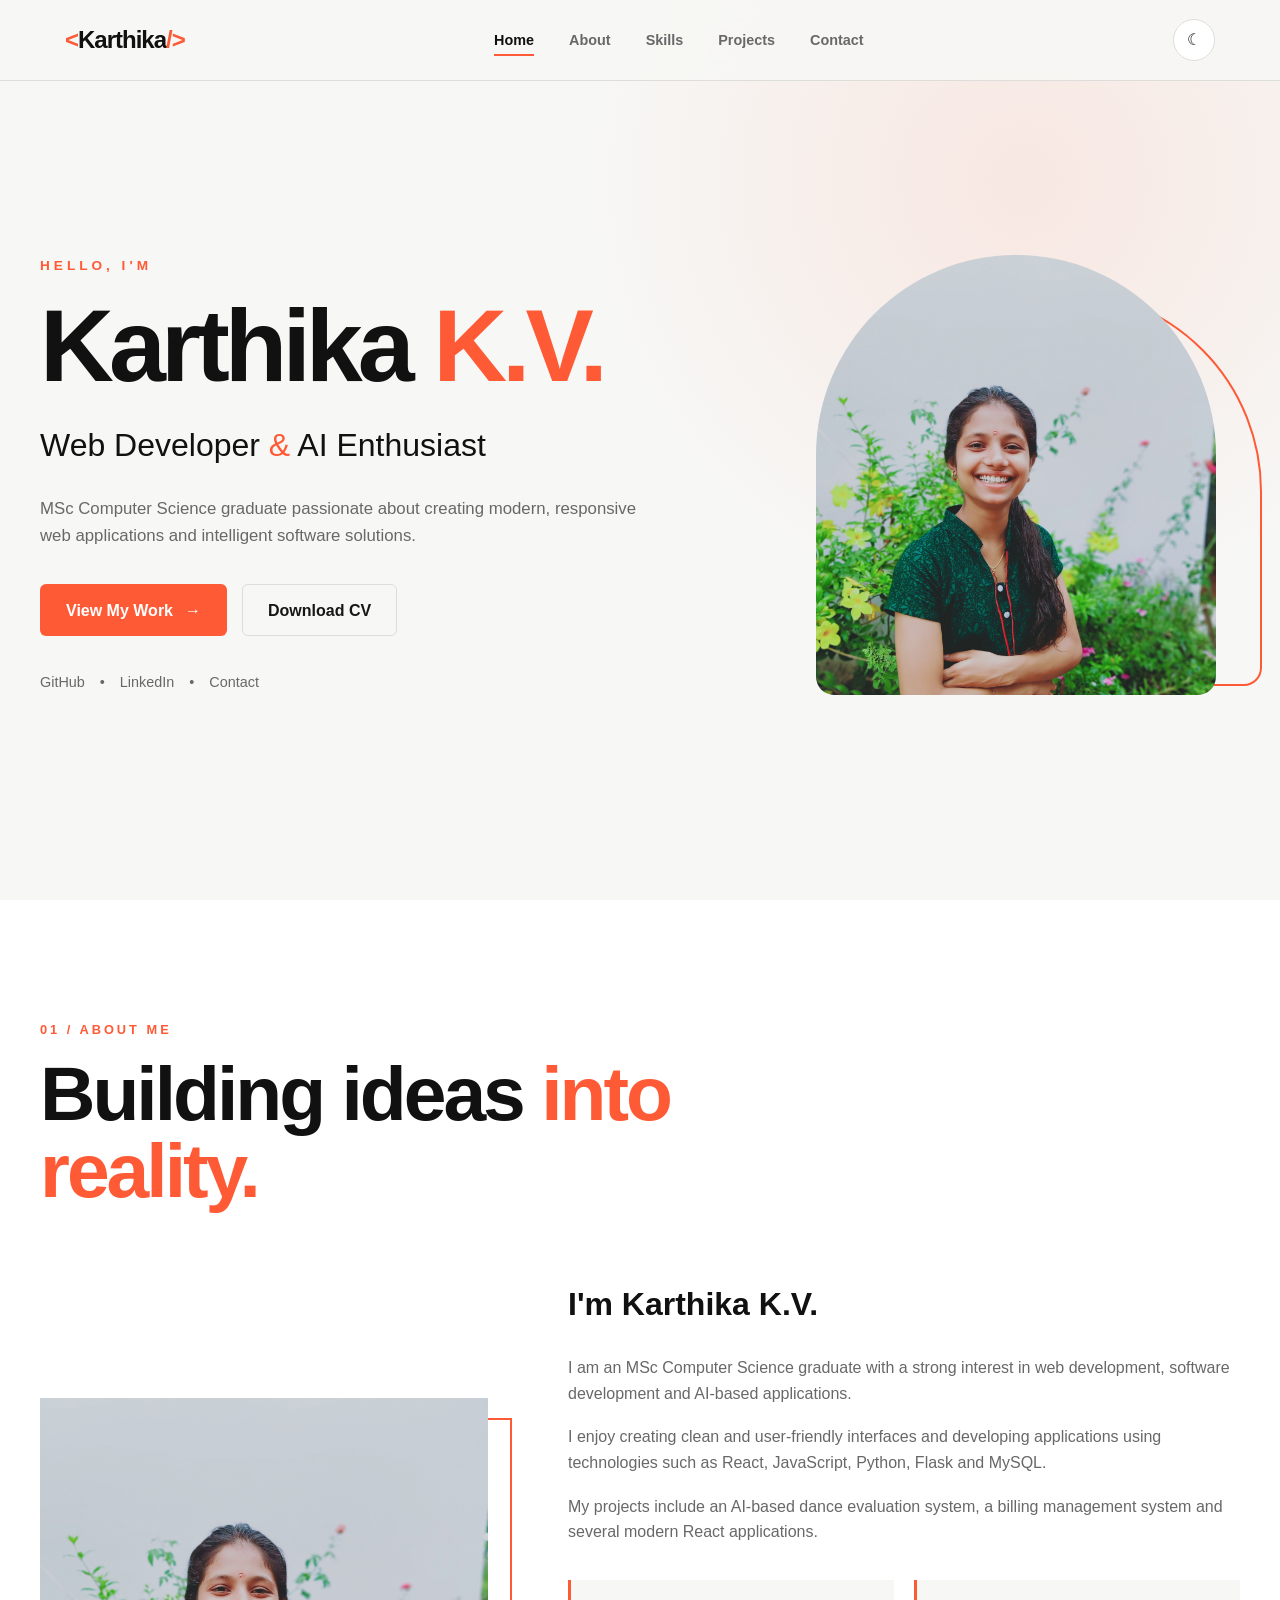
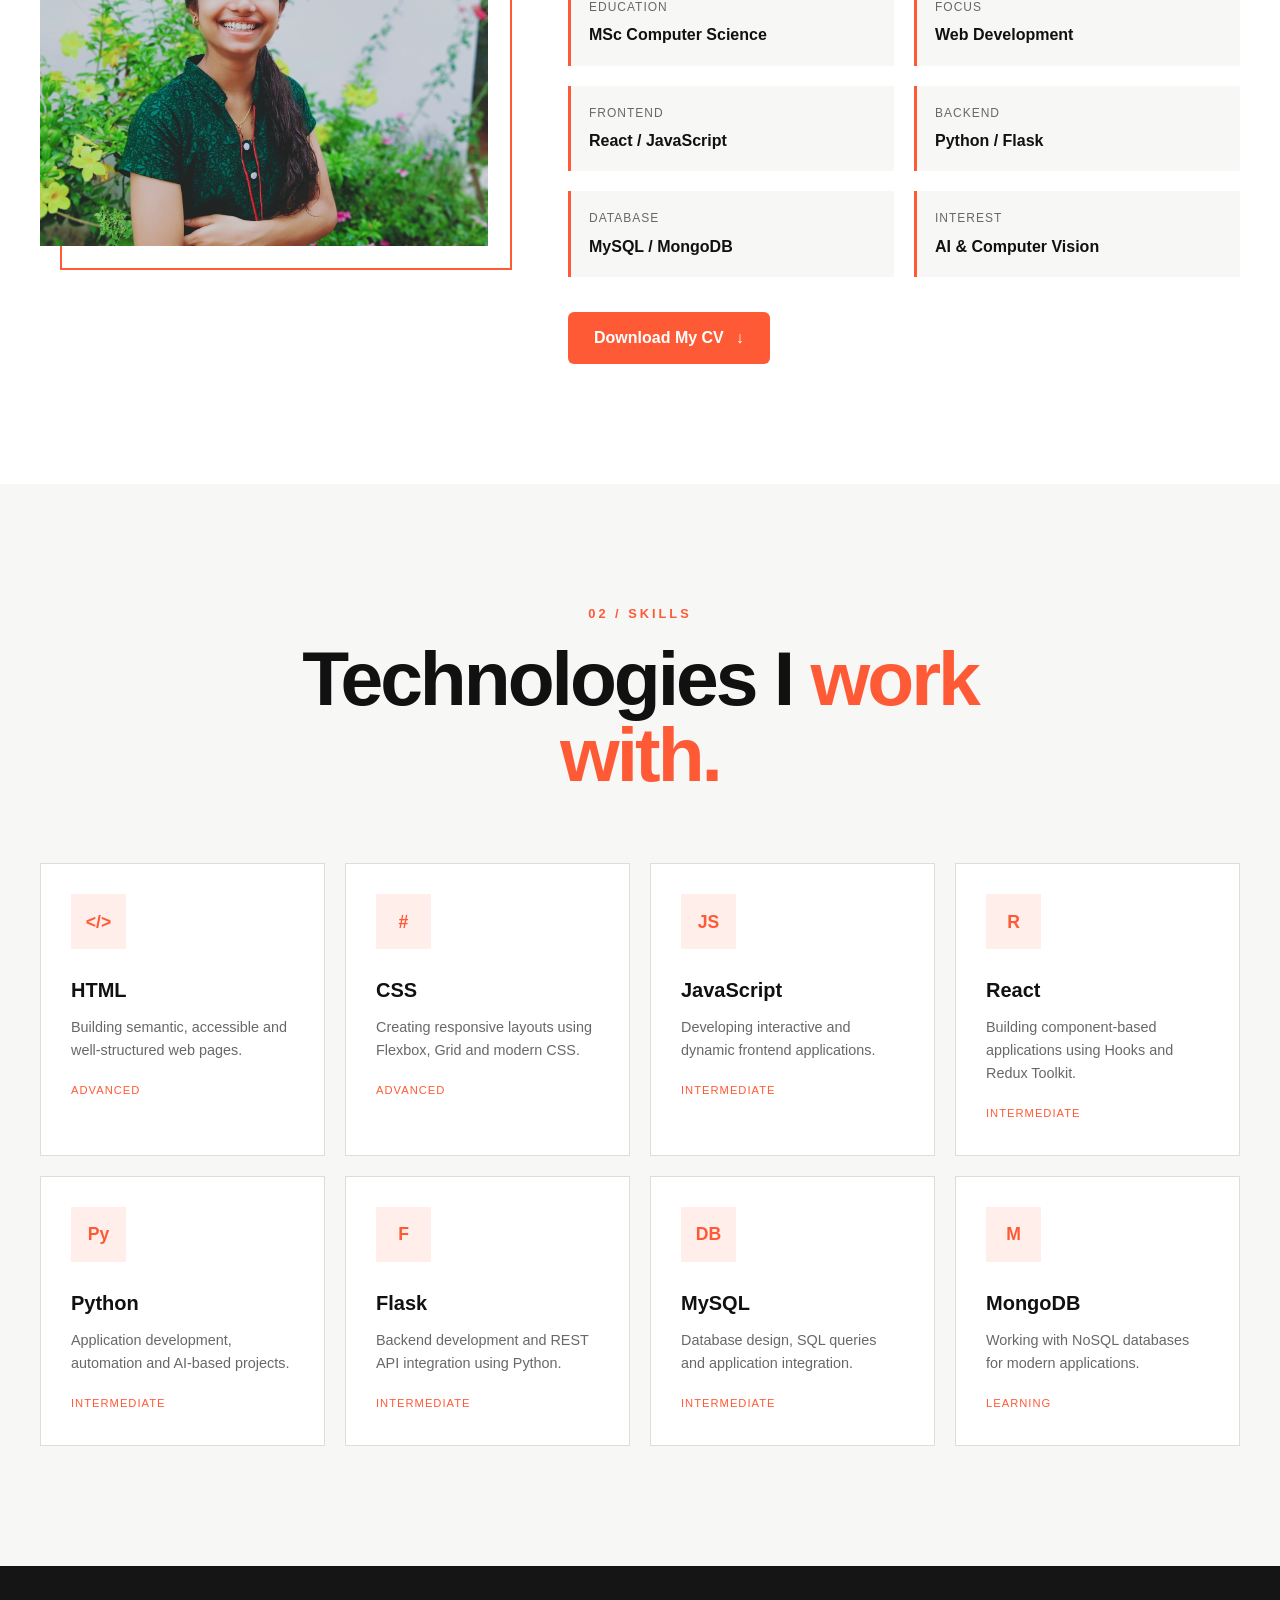
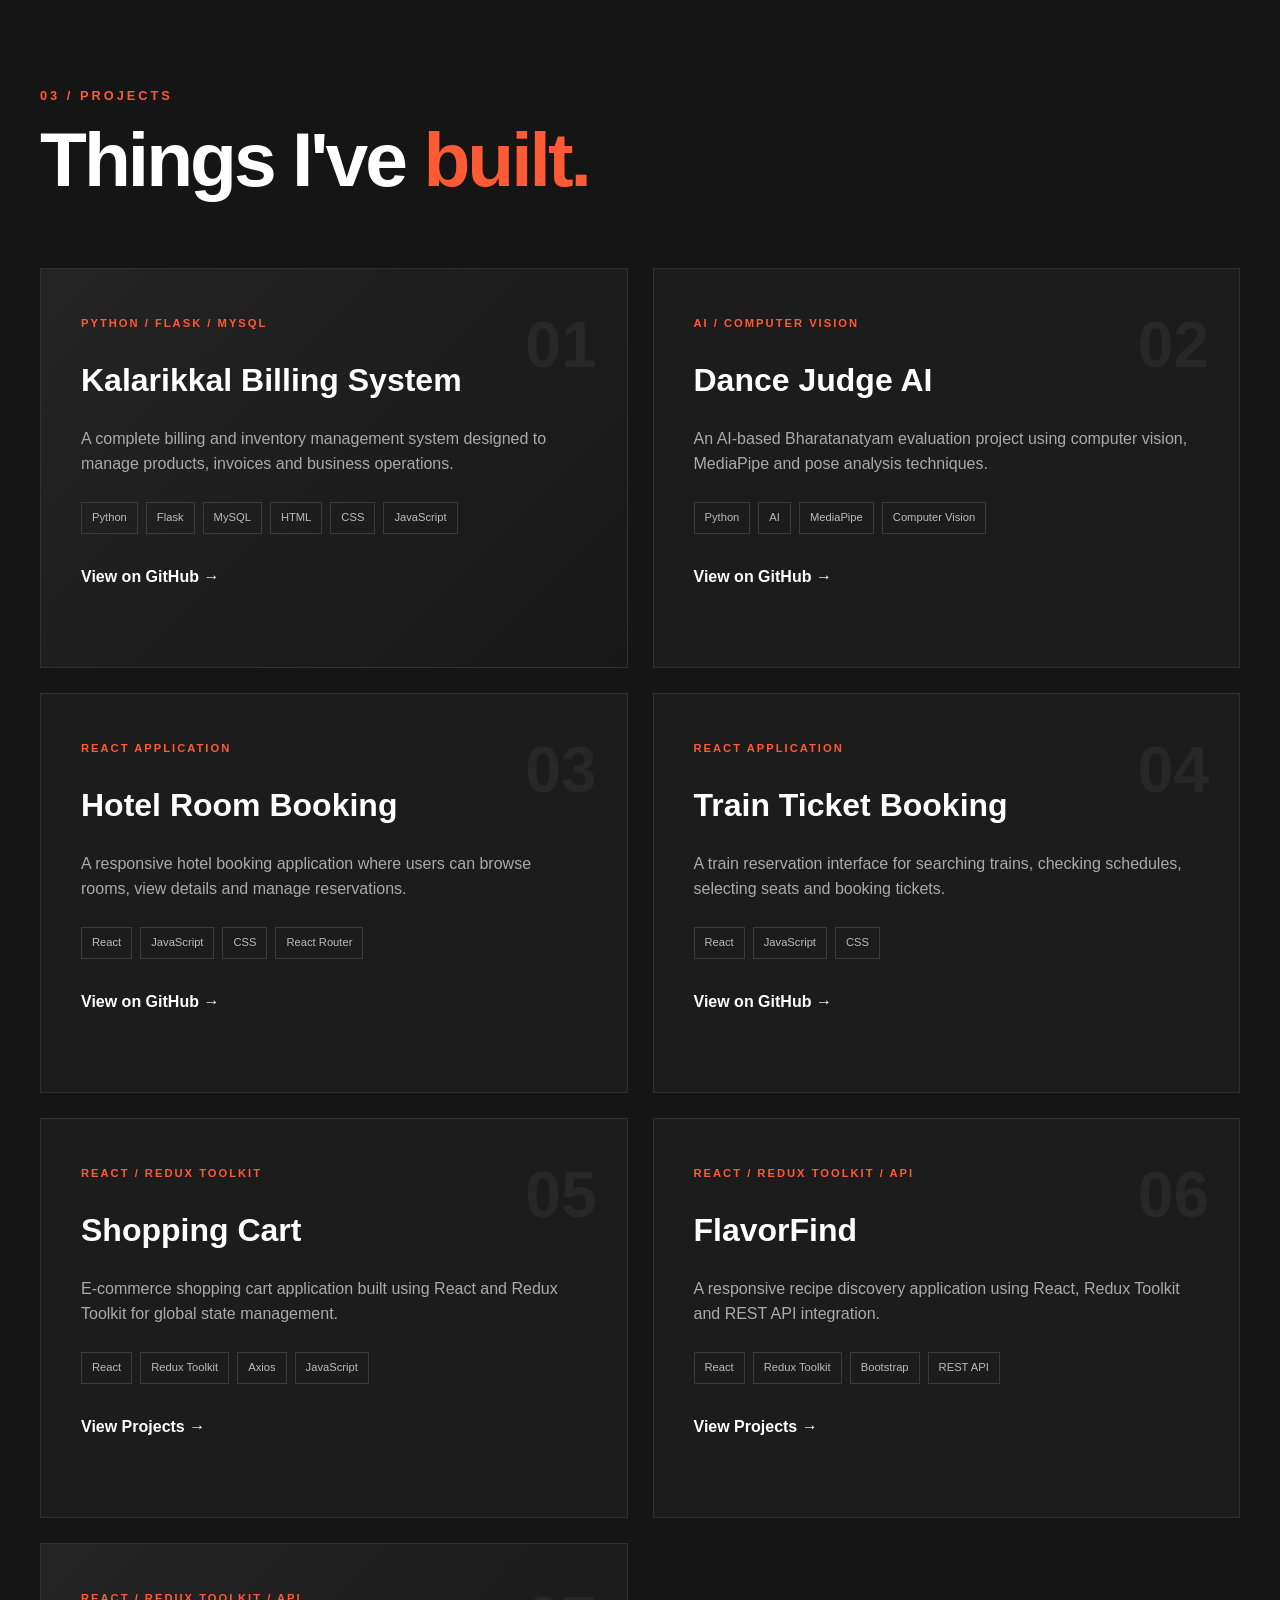
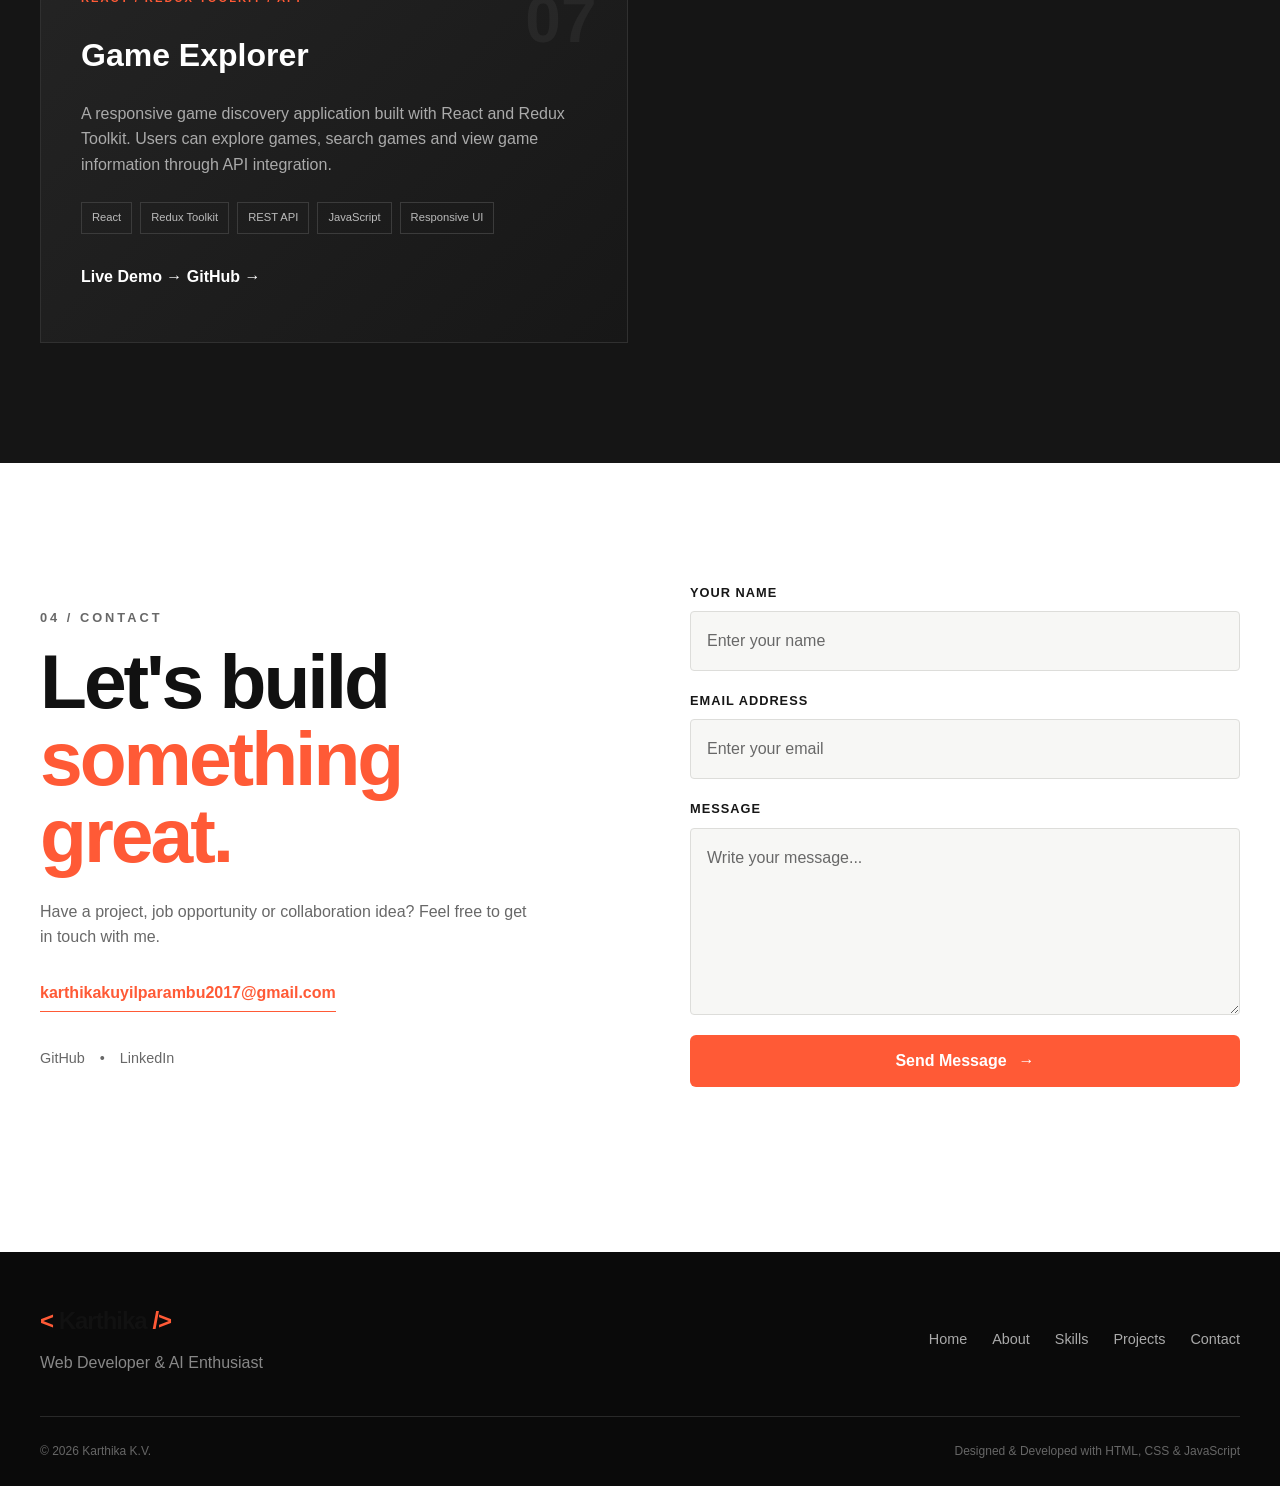
==== commit ee684a13: "Redesign portfolio website" ====
--- a/index.html
+++ b/index.html
@@ -1,98 +1,1456 @@
 <!DOCTYPE html>
 <html lang="en">
+
 <head>
+
     <meta charset="UTF-8">
-    <meta name="viewport"
-    content="width=device-width, initial-scale=1.0">
-
-    <title>Karthika Portfolio</title>
-
-    <link rel="stylesheet" href="style.css">
+
+    <meta
+        name="viewport"
+        content="width=device-width, initial-scale=1.0"
+    >
+
+    <meta
+        name="description"
+        content="Karthika K.V. - Web Developer and AI Enthusiast Portfolio"
+    >
+
+    <meta
+        name="author"
+        content="Karthika K.V."
+    >
+
+    <title>Karthika K.V. | Web Developer & AI Enthusiast</title>
+
+    <link
+        rel="stylesheet"
+        href="style.css"
+    >
+
 </head>
+
+
 <body>
 
-    <!-- NAVBAR -->
-
-    <nav class="navi">
-
-        <h2 id="logo">{Karthika}</h2>
-
-        <ul>
-            <li><a href="index.html">Home</a></li>
-            <li><a href="about.html">About</a></li>
-            <li><a href="skills.html">Skills</a></li>
-            <li><a href="Projects.html">Projects</a></li>
-            <li><a href="contact.html">Contact</a></li>
+
+<!-- =====================================================
+     HEADER / NAVBAR
+===================================================== -->
+
+<header class="header">
+
+    <nav class="navbar">
+
+        <!-- LOGO -->
+
+        <a
+            href="#home"
+            class="logo"
+            aria-label="Karthika Home"
+        >
+
+            <span>&lt;</span>Karthika<span>/&gt;</span>
+
+        </a>
+
+
+        <!-- MOBILE MENU BUTTON -->
+
+        <button
+            class="menu-toggle"
+            id="menuBtn"
+            type="button"
+            aria-label="Open navigation"
+            aria-expanded="false"
+        >
+            ☰
+        </button>
+
+
+        <!-- NAVIGATION -->
+
+        <ul
+            class="nav-links"
+            id="navMenu"
+        >
+
+            <li>
+                <a
+                    href="#home"
+                    class="active"
+                >
+                    Home
+                </a>
+            </li>
+
+            <li>
+                <a href="#about">
+                    About
+                </a>
+            </li>
+
+            <li>
+                <a href="#skills">
+                    Skills
+                </a>
+            </li>
+
+            <li>
+                <a href="#projects">
+                    Projects
+                </a>
+            </li>
+
+            <li>
+                <a href="#contact">
+                    Contact
+                </a>
+            </li>
+
         </ul>
 
-        <button id="toggle">
-            <img src="images/moon.jpg" id="im">
+
+        <!-- DARK MODE -->
+
+        <button
+            class="theme-toggle"
+            id="toggle"
+            type="button"
+            aria-label="Toggle dark mode"
+        >
+
+            <span id="themeIcon">
+                ☾
+            </span>
+
         </button>
 
     </nav>
 
-
-    <!-- HOME SECTION -->
-
-    <section class="home-sec">
-
-        <!-- LEFT SIDE -->
-
-        <div class="home-div">
-
-            <h4 class="gree">
-                Hello, I'm
-            </h4>
-
-            <h1 class="name">
-                KARTHIKA K.V.
+</header>
+
+
+
+<!-- =====================================================
+     HERO SECTION
+===================================================== -->
+
+<main>
+
+
+<section
+    id="home"
+    class="hero"
+>
+
+    <div class="hero-container">
+
+
+        <!-- LEFT CONTENT -->
+
+        <div class="hero-content">
+
+            <p class="hero-greeting">
+                HELLO, I'M
+            </p>
+
+
+            <h1>
+
+                Karthika
+
+                <span>
+                    K.V.
+                </span>
+
             </h1>
 
-            <h2 class="dev">
-                Web Developer & UI/UX Design
+
+            <h2>
+
+                Web Developer
+
+                <span>
+                    &
+                </span>
+
+                AI Enthusiast
+
             </h2>
 
-            <p class="home-para">
-
-                MSc Computer Science student passionate
-                about Web Development, Python,
-                Flask, AI Applications and UI Design.
+
+            <p class="hero-description">
+
+                MSc Computer Science graduate passionate about
+                creating modern, responsive web applications
+                and intelligent software solutions.
 
             </p>
 
-            <div id="btn-id">
-
-                <button class="btn"
-                onclick="window.location.href='Projects.html'">
-
-                    View Projects
+
+            <!-- BUTTONS -->
+
+            <div class="hero-buttons">
+
+                <a
+                    href="#projects"
+                    class="btn btn-primary"
+                >
+
+                    View My Work
+
+                    <span>
+                        →
+                    </span>
+
+                </a>
+
+
+                <a
+                    href="Karthika K.V-CV.pdf"
+                    download
+                    class="btn btn-outline"
+                >
+
+                    Download CV
+
+                </a>
+
+            </div>
+
+
+            <!-- SOCIAL LINKS -->
+
+            <div class="hero-social">
+
+                <a
+                    href="https://github.com/karthikakuyilparambu2017-debug"
+                    target="_blank"
+                    rel="noopener noreferrer"
+                >
+                    GitHub
+                </a>
+
+                <span>
+                    •
+                </span>
+
+                <a
+                    href="https://www.linkedin.com/"
+                    target="_blank"
+                    rel="noopener noreferrer"
+                >
+                    LinkedIn
+                </a>
+
+                <span>
+                    •
+                </span>
+
+                <a href="#contact">
+                    Contact
+                </a>
+
+            </div>
+
+        </div>
+
+
+
+        <!-- RIGHT IMAGE -->
+
+        <div class="hero-image-container">
+
+            <div class="image-decoration"></div>
+
+
+            <div class="hero-image">
+
+                <img
+                    src="images/photo1.jpg"
+                    alt="Karthika K.V."
+                >
+
+            </div>
+
+
+            
+
+        </div>
+
+    </div>
+
+</section>
+
+
+
+<!-- =====================================================
+     ABOUT SECTION
+===================================================== -->
+
+<section
+    id="about"
+    class="section about-section"
+>
+
+    <div class="section-container">
+
+
+        <!-- HEADING -->
+
+        <div class="section-heading">
+
+            <p>
+                01 / ABOUT ME
+            </p>
+
+            <h2>
+
+                Building ideas
+
+                <span>
+                    into reality.
+                </span>
+
+            </h2>
+
+        </div>
+
+
+
+        <!-- ABOUT CONTENT -->
+
+        <div class="about-grid">
+
+
+            <!-- IMAGE -->
+
+            <div class="about-image">
+
+                <img
+                    src="images/photo1.jpg"
+                    alt="Karthika K.V."
+                >
+
+            </div>
+
+
+
+            <!-- TEXT -->
+
+            <div class="about-content">
+
+                <h3>
+                    I'm Karthika K.V.
+                </h3>
+
+
+                <p>
+
+                    I am an MSc Computer Science graduate
+                    with a strong interest in web development,
+                    software development and AI-based
+                    applications.
+
+                </p>
+
+
+                <p>
+
+                    I enjoy creating clean and user-friendly
+                    interfaces and developing applications
+                    using technologies such as React,
+                    JavaScript, Python, Flask and MySQL.
+
+                </p>
+
+
+                <p>
+
+                    My projects include an AI-based dance
+                    evaluation system, a billing management
+                    system and several modern React
+                    applications.
+
+                </p>
+
+
+
+                <!-- DETAILS -->
+
+                <div class="about-details">
+
+
+                    <div>
+
+                        <span>
+                            Education
+                        </span>
+
+                        <strong>
+                            MSc Computer Science
+                        </strong>
+
+                    </div>
+
+
+                    <div>
+
+                        <span>
+                            Focus
+                        </span>
+
+                        <strong>
+                            Web Development
+                        </strong>
+
+                    </div>
+
+
+                    <div>
+
+                        <span>
+                            Frontend
+                        </span>
+
+                        <strong>
+                            React / JavaScript
+                        </strong>
+
+                    </div>
+
+
+                    <div>
+
+                        <span>
+                            Backend
+                        </span>
+
+                        <strong>
+                            Python / Flask
+                        </strong>
+
+                    </div>
+
+
+                    <div>
+
+                        <span>
+                            Database
+                        </span>
+
+                        <strong>
+                            MySQL / MongoDB
+                        </strong>
+
+                    </div>
+
+
+                    <div>
+
+                        <span>
+                            Interest
+                        </span>
+
+                        <strong>
+                            AI & Computer Vision
+                        </strong>
+
+                    </div>
+
+
+                </div>
+
+
+                <!-- CV BUTTON -->
+
+                <div class="hero-buttons">
+
+                    <a
+                        href="Karthika K.V-CV.pdf"
+                        download
+                        class="btn btn-primary"
+                    >
+
+                        Download My CV
+
+                        <span>
+                            ↓
+                        </span>
+
+                    </a>
+
+                </div>
+
+            </div>
+
+        </div>
+
+    </div>
+
+</section>
+
+
+
+<!-- =====================================================
+     SKILLS SECTION
+===================================================== -->
+
+<section
+    id="skills"
+    class="section skills-section"
+>
+
+    <div class="section-container">
+
+
+        <!-- HEADING -->
+
+        <div class="section-heading center">
+
+            <p>
+                02 / SKILLS
+            </p>
+
+            <h2>
+
+                Technologies I
+
+                <span>
+                    work with.
+                </span>
+
+            </h2>
+
+        </div>
+
+
+
+        <!-- SKILLS GRID -->
+
+        <div class="skills-grid">
+
+
+            <!-- HTML -->
+
+            <article class="skill-card">
+
+                <div class="skill-icon">
+                    &lt;/&gt;
+                </div>
+
+                <h3>
+                    HTML
+                </h3>
+
+                <p>
+                    Building semantic, accessible and
+                    well-structured web pages.
+                </p>
+
+                <span class="skill-level">
+                    Advanced
+                </span>
+
+            </article>
+
+
+
+            <!-- CSS -->
+
+            <article class="skill-card">
+
+                <div class="skill-icon">
+                    #
+                </div>
+
+                <h3>
+                    CSS
+                </h3>
+
+                <p>
+                    Creating responsive layouts using
+                    Flexbox, Grid and modern CSS.
+                </p>
+
+                <span class="skill-level">
+                    Advanced
+                </span>
+
+            </article>
+
+
+
+            <!-- JAVASCRIPT -->
+
+            <article class="skill-card">
+
+                <div class="skill-icon">
+                    JS
+                </div>
+
+                <h3>
+                    JavaScript
+                </h3>
+
+                <p>
+                    Developing interactive and dynamic
+                    frontend applications.
+                </p>
+
+                <span class="skill-level">
+                    Intermediate
+                </span>
+
+            </article>
+
+
+
+            <!-- REACT -->
+
+            <article class="skill-card">
+
+                <div class="skill-icon">
+                    R
+                </div>
+
+                <h3>
+                    React
+                </h3>
+
+                <p>
+                    Building component-based applications
+                    using Hooks and Redux Toolkit.
+                </p>
+
+                <span class="skill-level">
+                    Intermediate
+                </span>
+
+            </article>
+
+
+
+            <!-- PYTHON -->
+
+            <article class="skill-card">
+
+                <div class="skill-icon">
+                    Py
+                </div>
+
+                <h3>
+                    Python
+                </h3>
+
+                <p>
+                    Application development, automation
+                    and AI-based projects.
+                </p>
+
+                <span class="skill-level">
+                    Intermediate
+                </span>
+
+            </article>
+
+
+
+            <!-- FLASK -->
+
+            <article class="skill-card">
+
+                <div class="skill-icon">
+                    F
+                </div>
+
+                <h3>
+                    Flask
+                </h3>
+
+                <p>
+                    Backend development and REST API
+                    integration using Python.
+                </p>
+
+                <span class="skill-level">
+                    Intermediate
+                </span>
+
+            </article>
+
+
+
+            <!-- MYSQL -->
+
+            <article class="skill-card">
+
+                <div class="skill-icon">
+                    DB
+                </div>
+
+                <h3>
+                    MySQL
+                </h3>
+
+                <p>
+                    Database design, SQL queries and
+                    application integration.
+                </p>
+
+                <span class="skill-level">
+                    Intermediate
+                </span>
+
+            </article>
+
+
+
+            <!-- MONGODB -->
+
+            <article class="skill-card">
+
+                <div class="skill-icon">
+                    M
+                </div>
+
+                <h3>
+                    MongoDB
+                </h3>
+
+                <p>
+                    Working with NoSQL databases for
+                    modern applications.
+                </p>
+
+                <span class="skill-level">
+                    Learning
+                </span>
+
+            </article>
+
+        </div>
+
+    </div>
+
+</section>
+
+
+
+<!-- =====================================================
+     PROJECTS SECTION
+===================================================== -->
+
+<section
+    id="projects"
+    class="section projects-section"
+>
+
+    <div class="section-container">
+
+
+        <!-- HEADING -->
+
+        <div class="section-heading">
+
+            <p>
+                03 / PROJECTS
+            </p>
+
+            <h2>
+
+                Things I've
+
+                <span>
+                    built.
+                </span>
+
+            </h2>
+
+        </div>
+
+
+
+        <!-- PROJECT GRID -->
+
+        <div class="projects-grid">
+
+
+
+            <!-- =========================================
+                 PROJECT 1
+            ========================================== -->
+
+            <article class="project-card featured">
+
+                <div class="project-number">
+                    01
+                </div>
+
+                <div class="project-content">
+
+                    <span class="project-type">
+                        PYTHON / FLASK / MYSQL
+                    </span>
+
+                    <h3>
+                        Kalarikkal Billing System
+                    </h3>
+
+                    <p>
+
+                        A complete billing and inventory
+                        management system designed to manage
+                        products, invoices and business
+                        operations.
+
+                    </p>
+
+
+                    <div class="project-tags">
+
+                        <span>Python</span>
+                        <span>Flask</span>
+                        <span>MySQL</span>
+                        <span>HTML</span>
+                        <span>CSS</span>
+                        <span>JavaScript</span>
+
+                    </div>
+
+
+                    <a
+                        href="https://github.com/karthikakuyilparambu2017-debug/kalarikkal-billing-system"
+                        target="_blank"
+                        rel="noopener noreferrer"
+                        class="project-link"
+                    >
+
+                        View on GitHub →
+
+                    </a>
+
+                </div>
+
+            </article>
+
+
+
+            <!-- =========================================
+                 PROJECT 2
+            ========================================== -->
+
+            <article class="project-card">
+
+                <div class="project-number">
+                    02
+                </div>
+
+                <div class="project-content">
+
+                    <span class="project-type">
+                        AI / COMPUTER VISION
+                    </span>
+
+                    <h3>
+                        Dance Judge AI
+                    </h3>
+
+                    <p>
+
+                        An AI-based Bharatanatyam evaluation
+                        project using computer vision,
+                        MediaPipe and pose analysis techniques.
+
+                    </p>
+
+
+                    <div class="project-tags">
+
+                        <span>Python</span>
+                        <span>AI</span>
+                        <span>MediaPipe</span>
+                        <span>Computer Vision</span>
+
+                    </div>
+
+
+                    <a
+                        href="https://github.com/karthikakuyilparambu2017-debug/dance-judge-ai"
+                        target="_blank"
+                        rel="noopener noreferrer"
+                        class="project-link"
+                    >
+
+                        View on GitHub →
+
+                    </a>
+
+                </div>
+
+            </article>
+
+
+
+            <!-- =========================================
+                 PROJECT 3
+            ========================================== -->
+
+            <article class="project-card">
+
+                <div class="project-number">
+                    03
+                </div>
+
+                <div class="project-content">
+
+                    <span class="project-type">
+                        REACT APPLICATION
+                    </span>
+
+                    <h3>
+                        Hotel Room Booking
+                    </h3>
+
+                    <p>
+
+                        A responsive hotel booking application
+                        where users can browse rooms, view
+                        details and manage reservations.
+
+                    </p>
+
+
+                    <div class="project-tags">
+
+                        <span>React</span>
+                        <span>JavaScript</span>
+                        <span>CSS</span>
+                        <span>React Router</span>
+
+                    </div>
+
+
+                    <a
+                        href="https://github.com/karthikakuyilparambu2017-debug/Hotel-Booking-react"
+                        target="_blank"
+                        rel="noopener noreferrer"
+                        class="project-link"
+                    >
+
+                        View on GitHub →
+
+                    </a>
+
+                </div>
+
+            </article>
+
+
+
+            <!-- =========================================
+                 PROJECT 4
+            ========================================== -->
+
+            <article class="project-card">
+
+                <div class="project-number">
+                    04
+                </div>
+
+                <div class="project-content">
+
+                    <span class="project-type">
+                        REACT APPLICATION
+                    </span>
+
+                    <h3>
+                        Train Ticket Booking
+                    </h3>
+
+                    <p>
+
+                        A train reservation interface for
+                        searching trains, checking schedules,
+                        selecting seats and booking tickets.
+
+                    </p>
+
+
+                    <div class="project-tags">
+
+                        <span>React</span>
+                        <span>JavaScript</span>
+                        <span>CSS</span>
+
+                    </div>
+
+
+                    <a
+                        href="https://github.com/karthikakuyilparambu2017-debug/train-reservation-system"
+                        target="_blank"
+                        rel="noopener noreferrer"
+                        class="project-link"
+                    >
+
+                        View on GitHub →
+
+                    </a>
+
+                </div>
+
+            </article>
+
+
+
+            <!-- =========================================
+                 PROJECT 5
+            ========================================== -->
+
+            <article class="project-card">
+
+                <div class="project-number">
+                    05
+                </div>
+
+                <div class="project-content">
+
+                    <span class="project-type">
+                        REACT / REDUX TOOLKIT
+                    </span>
+
+                    <h3>
+                        Shopping Cart
+                    </h3>
+
+                    <p>
+
+                        E-commerce shopping cart application
+                        built using React and Redux Toolkit
+                        for global state management.
+
+                    </p>
+
+
+                    <div class="project-tags">
+
+                        <span>React</span>
+                        <span>Redux Toolkit</span>
+                        <span>Axios</span>
+                        <span>JavaScript</span>
+
+                    </div>
+
+
+                    <a
+                        href="https://github.com/karthikakuyilparambu2017-debug"
+                        target="_blank"
+                        rel="noopener noreferrer"
+                        class="project-link"
+                    >
+
+                        View Projects →
+
+                    </a>
+
+                </div>
+
+            </article>
+
+
+
+            <!-- =========================================
+                 PROJECT 6
+            ========================================== -->
+
+            <article class="project-card">
+
+                <div class="project-number">
+                    06
+                </div>
+
+                <div class="project-content">
+
+                    <span class="project-type">
+                        REACT / REDUX TOOLKIT / API
+                    </span>
+
+                    <h3>
+                        FlavorFind
+                    </h3>
+
+                    <p>
+
+                        A responsive recipe discovery
+                        application using React, Redux Toolkit
+                        and REST API integration.
+
+                    </p>
+
+
+                    <div class="project-tags">
+
+                        <span>React</span>
+                        <span>Redux Toolkit</span>
+                        <span>Bootstrap</span>
+                        <span>REST API</span>
+
+                    </div>
+
+
+                    <a
+                        href="https://github.com/karthikakuyilparambu2017-debug"
+                        target="_blank"
+                        rel="noopener noreferrer"
+                        class="project-link"
+                    >
+
+                        View Projects →
+
+                    </a>
+
+                </div>
+
+            </article>
+
+
+
+            <!-- =========================================
+                 PROJECT 7 - GAME APP
+            ========================================== -->
+
+            <article class="project-card featured">
+
+                <div class="project-number">
+                    07
+                </div>
+
+                <div class="project-content">
+
+                    <span class="project-type">
+                        REACT / REDUX TOOLKIT / API
+                    </span>
+
+                    <h3>
+                        Game Explorer
+                    </h3>
+
+                    <p>
+
+                        A responsive game discovery application
+                        built with React and Redux Toolkit.
+                        Users can explore games, search games
+                        and view game information through API
+                        integration.
+
+                    </p>
+
+
+                    <div class="project-tags">
+
+                        <span>React</span>
+                        <span>Redux Toolkit</span>
+                        <span>REST API</span>
+                        <span>JavaScript</span>
+                        <span>Responsive UI</span>
+
+                    </div>
+
+
+                    <div class="project-actions">
+
+                        <a
+                            href="https://preeminent-sfogliatella-533990.netlify.app/"
+                            target="_blank"
+                            rel="noopener noreferrer"
+                            class="project-link"
+                        >
+
+                            Live Demo →
+
+                        </a>
+
+
+                        <a
+                            href="https://github.com/karthikakuyilparambu2017-debug"
+                            target="_blank"
+                            rel="noopener noreferrer"
+                            class="project-link"
+                        >
+
+                            GitHub →
+
+                        </a>
+
+                    </div>
+
+                </div>
+
+            </article>
+
+        </div>
+
+    </div>
+
+</section>
+
+
+
+<!-- =====================================================
+     CONTACT SECTION
+===================================================== -->
+
+<section
+    id="contact"
+    class="section contact-section"
+>
+
+    <div class="section-container">
+
+        <div class="contact-grid">
+
+
+            <!-- CONTACT INTRO -->
+
+            <div class="contact-intro">
+
+                <p class="section-label">
+                    04 / CONTACT
+                </p>
+
+
+                <h2>
+
+                    Let's build
+
+                    <span>
+                        something great.
+                    </span>
+
+                </h2>
+
+
+                <p>
+
+                    Have a project, job opportunity or
+                    collaboration idea?
+
+                    Feel free to get in touch with me.
+
+                </p>
+
+
+                <a
+                    href="mailto:karthikakuyilparambu2017@gmail.com"
+                    class="email-link"
+                >
+
+                    karthikakuyilparambu2017@gmail.com
+
+                </a>
+
+
+                <div class="hero-social">
+
+                    <a
+                        href="https://github.com/karthikakuyilparambu2017-debug"
+                        target="_blank"
+                        rel="noopener noreferrer"
+                    >
+                        GitHub
+                    </a>
+
+
+                    <span>
+                        •
+                    </span>
+
+
+                    <a
+                        href="https://www.linkedin.com/"
+                        target="_blank"
+                        rel="noopener noreferrer"
+                    >
+                        LinkedIn
+                    </a>
+
+                </div>
+
+            </div>
+
+
+
+            <!-- CONTACT FORM -->
+
+            <form
+                class="contact-form"
+                id="contactForm"
+            >
+
+
+                <div class="form-group">
+
+                    <label for="name">
+                        Your Name
+                    </label>
+
+                    <input
+                        type="text"
+                        id="name"
+                        placeholder="Enter your name"
+                        autocomplete="name"
+                    >
+
+                </div>
+
+
+
+                <div class="form-group">
+
+                    <label for="email">
+                        Email Address
+                    </label>
+
+                    <input
+                        type="email"
+                        id="email"
+                        placeholder="Enter your email"
+                        autocomplete="email"
+                    >
+
+                </div>
+
+
+
+                <div class="form-group">
+
+                    <label for="message">
+                        Message
+                    </label>
+
+                    <textarea
+                        id="message"
+                        rows="6"
+                        placeholder="Write your message..."
+                    ></textarea>
+
+                </div>
+
+
+
+                <button
+                    type="submit"
+                    class="btn btn-primary"
+                >
+
+                    Send Message
+
+                    <span>
+                        →
+                    </span>
 
                 </button>
 
-                <button class="btn btn2"
-                onclick="window.location.href='contact.html'">
-
-                    Contact Me
-
-                </button>
-
-            </div>
+
+                <p id="formMessage"></p>
+
+            </form>
 
         </div>
 
-
-        <!-- RIGHT SIDE -->
-
-        <div class="image-box">
-
-            <img src="images/photo1.jpg"
-            class="prof">
+    </div>
+
+</section>
+
+</main>
+
+
+
+<!-- =====================================================
+     FOOTER
+===================================================== -->
+
+<footer class="footer">
+
+    <div class="footer-container">
+
+
+        <!-- FOOTER BRAND -->
+
+        <div>
+
+            <a
+                href="#home"
+                class="logo"
+            >
+
+                <span>&lt;</span>
+                Karthika
+                <span>/&gt;</span>
+
+            </a>
+
+
+            <p>
+                Web Developer & AI Enthusiast
+            </p>
 
         </div>
 
-    </section>
+
+
+        <!-- FOOTER LINKS -->
+
+        <div class="footer-links">
+
+            <a href="#home">
+                Home
+            </a>
+
+            <a href="#about">
+                About
+            </a>
+
+            <a href="#skills">
+                Skills
+            </a>
+
+            <a href="#projects">
+                Projects
+            </a>
+
+            <a href="#contact">
+                Contact
+            </a>
+
+        </div>
+
+    </div>
+
+
+
+    <!-- FOOTER BOTTOM -->
+
+    <div class="footer-bottom">
+
+        <span>
+            © 2026 Karthika K.V.
+        </span>
+
+        <span>
+            Designed & Developed with HTML, CSS & JavaScript
+        </span>
+
+    </div>
+
+</footer>
+
+
+
+<!-- JAVASCRIPT -->
 
 <script src="script.js"></script>
 
 </body>
+
 </html>
--- a/style.css
+++ b/style.css
@@ -1,1067 +1,1971 @@
-:root{
-
-    --bg-color:#0f172a;
-    --text-color:#f8fafc;
-    --nav-color:#111827;
-    --gold:#facc15;
-    --gold-dark:#d4af37;
-    --card-color:#1e293b;
-}
-
-/* LIGHT MODE */
-
-.dark-mode{
-
-    --bg-color:#f8fafc;
-    --text-color:#0f172a;
-    --nav-color:#ffffff;
-    --gold:#d4af37;
-    --gold-dark:#facc15;
-    --card-color:#e2e8f0;
-}
-
-/* BODY */
-
-*{
-    margin:0;
-    padding:0;
-    box-sizing:border-box;
-}
-
-html{
-    scroll-behavior:smooth;
-}
-
-body{
-
-    background:var(--bg-color);
-    color:var(--text-color);
-
-    font-family:Arial, Helvetica, sans-serif;
-
-    padding:20px;
-
-    transition:0.4s;
-}
-
-/* NAVBAR */
-
-.navi{
-
-    display:flex;
-    justify-content:space-between;
-    align-items:center;
-
-    padding:20px 30px;
-
-    background:var(--nav-color);
-
-    border-radius:18px;
-
-    position:sticky;
-    top:10px;
-
-    z-index:1000;
-
-    box-shadow:0 8px 25px rgba(0,0,0,0.3);
-}
-
-/* LOGO */
-
-#logo{
-
-    font-size:32px;
-
-    font-weight:bold;
-
-    color:var(--gold);
-
-    letter-spacing:2px;
-}
-
-/* NAV LINKS */
-
-.navi ul{
-
-    display:flex;
-
-    list-style:none;
-
-    gap:50px;
-}
-
-.navi ul li a{
-
-    text-decoration:none;
-
-    color:var(--text-color);
-
-    font-size:18px;
-
-    font-weight:bold;
-
-    transition:0.3s;
-}
-
-.navi ul li a:hover{
-
-    color:var(--gold);
-}
-
-/* TOGGLE */
-
-#toggle{
-
-    border:none;
-
-    background:transparent;
-
-    cursor:pointer;
-}
-
-#im{
-
-    width:40px;
-    height:40px;
-
-    border-radius:50%;
-}
-
-/* HOME SECTION */
-
-.home-sec{
-
-    min-height:90vh;
-
-    display:flex;
-    justify-content:space-between;
-    align-items:center;
-
-    gap:80px;
-
-    padding:50px 0;
-}
-
-/* LEFT */
-
-.home-div{
-
-    flex:1;
-}
-
-.gree{
-
-    color:var(--gold);
-
-    font-size:28px;
-
-    margin-bottom:15px;
-}
-
-.name{
-
-    font-size:70px;
-
-    font-weight:bold;
-
-    line-height:1.1;
-
-    background:linear-gradient(
-    90deg,
-    #facc15,
-    #ffffff);
-
-    -webkit-background-clip:text;
-
-    -webkit-text-fill-color:transparent;
-}
-
-.dev{
-
-    font-size:35px;
-
-    margin-top:20px;
-
-    color:#cbd5e1;
-}
-
-.home-para{
-
-    margin-top:25px;
-
-    font-size:20px;
-
-    line-height:1.8;
-
-    color:#94a3b8;
-}
-
-/* BUTTONS */
-
-#btn-id{
-
-    margin-top:40px;
-
-    display:flex;
-
-    gap:20px;
-}
-
-.btn{
-
-    padding:15px 30px;
-
-    border:none;
-
-    border-radius:12px;
-
-    background:linear-gradient(
-    135deg,
-    var(--gold),
-    var(--gold-dark));
-
-    color:#111827;
-
-    font-size:18px;
-
-    font-weight:bold;
-
-    cursor:pointer;
-
-    transition:0.4s;
-}
-
-.btn:hover{
-
-    transform:translateY(-6px);
-
-    box-shadow:0 10px 25px rgba(250,204,21,0.4);
-}
-
-/* IMAGE */
-
-.image-box{
-
-    flex:1;
-    display:flex;
-    justify-content:center;
-    
-}
-
-.prof{
-
-    width:380px;
-    height:380px;
-
-    object-fit:cover;
-
-    border-radius:50%;
-
-    border:8px solid var(--gold);
+/* =========================================================
+   KARTHIKA K.V. - PROFESSIONAL PORTFOLIO
+   Responsive + Light/Dark Mode
+========================================================= */
+
+
+/* =========================================================
+   RESET
+========================================================= */
+
+* {
+    margin: 0;
+    padding: 0;
+    box-sizing: border-box;
+}
+
+html {
+    scroll-behavior: smooth;
+    width: 100%;
+    overflow-x: hidden;
+}
+
+body {
+    width: 100%;
+    min-height: 100vh;
+
+    font-family: Arial, Helvetica, sans-serif;
+
+    background: var(--bg);
+    color: var(--text);
+
+    line-height: 1.6;
+
+    overflow-x: hidden;
+
+    transition:
+        background 0.3s ease,
+        color 0.3s ease;
+}
+
+a {
+    text-decoration: none;
+    color: inherit;
+}
+
+img {
+    max-width: 100%;
+    display: block;
+}
+
+button,
+input,
+textarea {
+    font: inherit;
+}
+
+
+/* =========================================================
+   ROOT VARIABLES
+========================================================= */
+
+:root {
+
+    --bg: #f7f7f5;
+
+    --card: #ffffff;
+
+    --text: #171717;
+
+    --heading: #111111;
+
+    --muted: #686868;
+
+    --border: #ddddda;
+
+    --accent: #ff5a36;
+
+    --accent-dark: #df4525;
+
+    --dark: #151515;
+
+    --white: #ffffff;
+
+    --shadow:
+        0 20px 50px rgba(0, 0, 0, 0.08);
+}
+
+
+/* =========================================================
+   DARK MODE
+========================================================= */
+
+body.dark-mode {
+
+    --bg: #0d0d0d;
+
+    --card: #181818;
+
+    --text: #f2f2f2;
+
+    --heading: #ffffff;
+
+    --muted: #b5b5b5;
+
+    --border: #333333;
+
+    --accent: #ff6745;
+
+    --accent-dark: #e94c2c;
+
+    --dark: #050505;
+
+    --white: #ffffff;
+
+    --shadow:
+        0 20px 50px rgba(0, 0, 0, 0.35);
+}
+
+
+/* =========================================================
+   GLOBAL DARK MODE FIX
+========================================================= */
+
+body.dark-mode h1,
+body.dark-mode h2,
+body.dark-mode h3,
+body.dark-mode h4,
+body.dark-mode h5,
+body.dark-mode h6 {
+    color: var(--heading);
+}
+
+body.dark-mode p {
+    color: var(--muted);
+}
+
+body.dark-mode section {
+    color: var(--text);
+}
+
+
+/* =========================================================
+   HEADER
+========================================================= */
+
+.header {
+
+    position: fixed;
+
+    top: 0;
+    left: 0;
+
+    width: 100%;
+
+    z-index: 1000;
+
+    background: rgba(247, 247, 245, 0.92);
+
+    backdrop-filter: blur(15px);
+
+    -webkit-backdrop-filter: blur(15px);
+
+    border-bottom: 1px solid var(--border);
+
+    transition:
+        background 0.3s ease,
+        border-color 0.3s ease;
+}
+
+
+body.dark-mode .header {
+
+    background: rgba(13, 13, 13, 0.94);
+
+    border-color: #303030;
+}
+
+
+/* =========================================================
+   NAVBAR
+========================================================= */
+
+.navbar {
+
+    width: 100%;
+
+    max-width: 1200px;
+
+    min-height: 80px;
+
+    margin: auto;
+
+    padding: 0 25px;
+
+    display: flex;
+
+    align-items: center;
+
+    justify-content: space-between;
+}
+
+
+/* =========================================================
+   LOGO
+========================================================= */
+
+.logo {
+
+    font-size: 1.5rem;
+
+    font-weight: 800;
+
+    letter-spacing: -1px;
+
+    color: var(--heading);
+
+    white-space: nowrap;
+}
+
+.logo span {
+
+    color: var(--accent);
+}
+
+
+/* =========================================================
+   NAV LINKS
+========================================================= */
+
+.nav-links {
+
+    display: flex;
+
+    align-items: center;
+
+    gap: 35px;
+
+    list-style: none;
+}
+
+
+.nav-links a {
+
+    position: relative;
+
+    font-size: 0.9rem;
+
+    font-weight: 600;
+
+    color: var(--muted);
+
+    transition:
+        color 0.3s ease;
+}
+
+
+.nav-links a:hover,
+.nav-links a.active {
+
+    color: var(--heading);
+}
+
+
+.nav-links a::after {
+
+    content: "";
+
+    position: absolute;
+
+    left: 0;
+
+    bottom: -8px;
+
+    width: 0;
+
+    height: 2px;
+
+    background: var(--accent);
+
+    transition: width 0.3s ease;
+}
+
+
+.nav-links a:hover::after,
+.nav-links a.active::after {
+
+    width: 100%;
+}
+
+
+/* =========================================================
+   THEME BUTTON
+========================================================= */
+
+.theme-toggle {
+
+    width: 42px;
+
+    height: 42px;
+
+    border: 1px solid var(--border);
+
+    border-radius: 50%;
+
+    background: var(--card);
+
+    color: var(--text);
+
+    cursor: pointer;
+
+    display: flex;
+
+    align-items: center;
+
+    justify-content: center;
+
+    transition: 0.3s;
+}
+
+
+.theme-toggle:hover {
+
+    transform: rotate(15deg);
+
+    border-color: var(--accent);
+
+    color: var(--accent);
+}
+
+
+/* =========================================================
+   MOBILE MENU BUTTON
+========================================================= */
+
+.menu-toggle {
+
+    display: none;
+
+    border: none;
+
+    background: transparent;
+
+    color: var(--text);
+
+    font-size: 1.7rem;
+
+    cursor: pointer;
+}
+
+
+/* =========================================================
+   HERO
+========================================================= */
+
+.hero {
+
+    width: 100%;
+
+    min-height: 100vh;
+
+    padding: 150px 25px 100px;
+
+    display: flex;
+
+    align-items: center;
+
+    background:
+        radial-gradient(
+            circle at 80% 20%,
+            rgba(255, 90, 54, 0.10),
+            transparent 35%
+        );
+}
+
+
+.hero-container {
+
+    width: 100%;
+
+    max-width: 1200px;
+
+    margin: auto;
+
+    display: grid;
+
+    grid-template-columns: 1.2fr 0.8fr;
+
+    align-items: center;
+
+    gap: 80px;
+}
+
+
+/* =========================================================
+   HERO CONTENT
+========================================================= */
+
+.hero-greeting {
+
+    color: var(--accent);
+
+    font-size: 0.85rem;
+
+    font-weight: 800;
+
+    letter-spacing: 4px;
+
+    margin-bottom: 20px;
+}
+
+
+.hero-content h1 {
+
+    color: var(--heading);
+
+    font-size: clamp(4rem, 8vw, 7rem);
+
+    line-height: 0.95;
+
+    letter-spacing: -5px;
+
+    font-weight: 900;
+}
+
+
+.hero-content h1 span {
+
+    color: var(--accent);
+}
+
+
+.hero-content h2 {
+
+    margin-top: 25px;
+
+    font-size: clamp(1.3rem, 3vw, 2rem);
+
+    font-weight: 500;
+
+    color: var(--heading);
+}
+
+
+.hero-content h2 span {
+
+    color: var(--accent);
+}
+
+
+.hero-description {
+
+    max-width: 620px;
+
+    margin-top: 25px;
+
+    color: var(--muted);
+
+    font-size: 1.05rem;
+}
+
+
+/* =========================================================
+   BUTTONS
+========================================================= */
+
+.hero-buttons {
+
+    display: flex;
+
+    gap: 15px;
+
+    margin-top: 35px;
+
+    flex-wrap: wrap;
+}
+
+
+.btn {
+
+    display: inline-flex;
+
+    align-items: center;
+
+    justify-content: center;
+
+    gap: 12px;
+
+    min-height: 52px;
+
+    padding: 0 25px;
+
+    border-radius: 6px;
+
+    font-weight: 700;
+
+    border: 1px solid transparent;
+
+    cursor: pointer;
+
+    transition: 0.3s;
+}
+
+
+.btn-primary {
+
+    background: var(--accent);
+
+    color: #ffffff;
+}
+
+
+.btn-primary:hover {
+
+    background: var(--accent-dark);
+
+    color: #ffffff;
+
+    transform: translateY(-3px);
+}
+
+
+.btn-outline {
+
+    border-color: var(--border);
+
+    color: var(--text);
+
+    background: transparent;
+}
+
+
+.btn-outline:hover {
+
+    border-color: var(--accent);
+
+    color: var(--accent);
+}
+
+
+/* =========================================================
+   SOCIAL LINKS
+========================================================= */
+
+.hero-social {
+
+    display: flex;
+
+    align-items: center;
+
+    gap: 15px;
+
+    margin-top: 35px;
+
+    color: var(--muted);
+
+    font-size: 0.9rem;
+
+    flex-wrap: wrap;
+}
+
+
+.hero-social a:hover {
+
+    color: var(--accent);
+}
+
+
+/* =========================================================
+   HERO IMAGE
+========================================================= */
+
+.hero-image-container {
+
+    position: relative;
+
+    display: flex;
+
+    justify-content: center;
+}
+
+
+.hero-image {
+
+    position: relative;
+
+    width: min(400px, 80vw);
+
+    aspect-ratio: 1 / 1.1;
+
+    overflow: hidden;
+
+    border-radius: 220px 220px 20px 20px;
+
+    background: #ddd;
+
+    z-index: 2;
+}
+
+
+.hero-image img {
+
+    width: 100%;
+
+    height: 100%;
+
+    object-fit: cover;
+}
+
+
+.image-decoration {
+
+    position: absolute;
+
+    width: 90%;
+
+    height: 90%;
+
+    border: 2px solid var(--accent);
+
+    top: 8%;
+
+    right: -5%;
+
+    border-radius:
+        220px 220px 20px 20px;
+}
+
+
+.image-badge {
+
+    position: absolute;
+
+    z-index: 3;
+
+    left: 0;
+
+    bottom: 30px;
+
+    padding: 18px 22px;
+
+    background: var(--card);
+
+    color: var(--text);
+
+    border: 1px solid var(--border);
 
     box-shadow:
-    0 0 25px rgba(250,204,21,0.5),
-    0 0 60px rgba(250,204,21,0.2);
-
-    transition:0.5s;
-}
-
-.prof:hover{
-
-    transform:scale(1.05);
+        0 15px 40px rgba(0, 0, 0, 0.12);
+}
+
+
+.image-badge strong {
+
+    display: block;
+
+    font-size: 1.8rem;
+
+    color: var(--accent);
+}
+
+
+.image-badge span {
+
+    color: var(--muted);
+
+    font-size: 0.8rem;
+}
+
+
+/* =========================================================
+   SECTIONS
+========================================================= */
+
+.section {
+
+    width: 100%;
+
+    padding: 120px 25px;
+}
+
+
+.section-container {
+
+    width: 100%;
+
+    max-width: 1200px;
+
+    margin: auto;
+}
+
+
+/* =========================================================
+   SECTION HEADING
+========================================================= */
+
+.section-heading {
+
+    margin-bottom: 70px;
+}
+
+
+.section-heading p,
+.section-label {
+
+    color: var(--accent);
+
+    font-size: 0.8rem;
+
+    font-weight: 800;
+
+    letter-spacing: 3px;
+
+    margin-bottom: 15px;
+}
+
+
+.section-heading h2 {
+
+    max-width: 700px;
+
+    color: var(--heading);
+
+    font-size: clamp(2.8rem, 6vw, 5rem);
+
+    line-height: 1;
+
+    letter-spacing: -3px;
+}
+
+
+.section-heading h2 span {
+
+    color: var(--accent);
+}
+
+
+.section-heading.center {
+
+    text-align: center;
+}
+
+
+.section-heading.center h2 {
+
+    margin: auto;
+}
+
+
+/* =========================================================
+   ABOUT SECTION
+========================================================= */
+
+.about-section {
+
+    background: var(--card);
+
+    color: var(--text);
+}
+
+
+.about-grid {
+
+    display: grid;
+
+    grid-template-columns: 0.8fr 1.2fr;
+
+    gap: 80px;
+
+    align-items: center;
+}
+
+
+.about-image {
+
+    position: relative;
+}
+
+
+.about-image::after {
+
+    content: "";
+
+    position: absolute;
+
+    width: 100%;
+
+    height: 100%;
+
+    border: 2px solid var(--accent);
+
+    top: 20px;
+
+    left: 20px;
+
+    z-index: 0;
+}
+
+
+.about-image img {
+
+    position: relative;
+
+    z-index: 1;
+
+    width: 100%;
+
+    aspect-ratio: 1;
+
+    object-fit: cover;
+}
+
+
+.about-content h3 {
+
+    color: var(--heading);
+
+    font-size: 2rem;
+
+    margin-bottom: 25px;
+}
+
+
+.about-content p {
+
+    color: var(--muted);
+
+    margin-bottom: 18px;
+}
+
+
+.about-details {
+
+    display: grid;
+
+    grid-template-columns: 1fr 1fr;
+
+    gap: 20px;
+
+    margin-top: 35px;
+}
+
+
+.about-details div {
+
+    padding: 18px;
+
+    border-left: 3px solid var(--accent);
+
+    background: var(--bg);
+
+    color: var(--text);
+}
+
+
+.about-details span {
+
+    display: block;
+
+    color: var(--muted);
+
+    font-size: 0.75rem;
+
+    text-transform: uppercase;
+
+    letter-spacing: 1px;
+}
+
+
+.about-details strong {
+
+    display: block;
+
+    margin-top: 5px;
+
+    color: var(--heading);
+}
+
+
+/* =========================================================
+   SKILLS SECTION
+========================================================= */
+
+.skills-section {
+
+    background: var(--bg);
+
+    color: var(--text);
+}
+
+
+.skills-grid {
+
+    display: grid;
+
+    grid-template-columns:
+        repeat(4, 1fr);
+
+    gap: 20px;
+}
+
+
+.skill-card {
+
+    background: var(--card);
+
+    color: var(--text);
+
+    border: 1px solid var(--border);
+
+    padding: 30px;
+
+    transition: 0.3s;
+}
+
+
+.skill-card:hover {
+
+    transform: translateY(-8px);
+
+    border-color: var(--accent);
+
+    box-shadow: var(--shadow);
+}
+
+
+.skill-icon {
+
+    width: 55px;
+
+    height: 55px;
+
+    display: flex;
+
+    align-items: center;
+
+    justify-content: center;
+
+    background:
+        rgba(255, 90, 54, 0.10);
+
+    color: var(--accent);
+
+    font-weight: 900;
+
+    font-size: 1.1rem;
+
+    margin-bottom: 25px;
+}
+
+
+.skill-card h3 {
+
+    color: var(--heading);
+
+    font-size: 1.25rem;
+
+    margin-bottom: 10px;
+}
+
+
+.skill-card p {
+
+    color: var(--muted);
+
+    font-size: 0.9rem;
+}
+
+
+.skill-level {
+
+    display: inline-block;
+
+    margin-top: 20px;
+
+    font-size: 0.7rem;
+
+    text-transform: uppercase;
+
+    letter-spacing: 1px;
+
+    color: var(--accent);
+}
+
+
+/* =========================================================
+   PROJECTS
+========================================================= */
+
+.projects-section {
+
+    background: var(--dark);
+
+    color: #ffffff;
+}
+
+
+.projects-section .section-heading p {
+
+    color: var(--accent);
+}
+
+
+.projects-section .section-heading h2 {
+
+    color: #ffffff;
+}
+
+
+.projects-grid {
+
+    display: grid;
+
+    grid-template-columns:
+        repeat(2, 1fr);
+
+    gap: 25px;
+}
+
+
+.project-card {
+
+    position: relative;
+
+    min-height: 400px;
+
+    padding: 40px;
+
+    background: #1c1c1c;
+
+    color: #ffffff;
+
+    border: 1px solid #303030;
+
+    overflow: hidden;
+
+    transition: 0.3s;
+}
+
+
+.project-card:hover {
+
+    border-color: var(--accent);
+
+    transform: translateY(-6px);
+}
+
+
+.project-card.featured {
+
+    background:
+        linear-gradient(
+            135deg,
+            #242424,
+            #171717
+        );
+}
+
+
+.project-number {
+
+    position: absolute;
+
+    top: 25px;
+
+    right: 30px;
+
+    font-size: 4rem;
+
+    font-weight: 900;
+
+    color: rgba(255,255,255,0.05);
+}
+
+
+.project-content {
+
+    position: relative;
+
+    z-index: 1;
+}
+
+
+.project-type {
+
+    color: var(--accent);
+
+    font-size: 0.7rem;
+
+    font-weight: 800;
+
+    letter-spacing: 2px;
+}
+
+
+.project-content h3 {
+
+    margin-top: 20px;
+
+    color: #ffffff;
+
+    font-size: 2rem;
+}
+
+
+.project-content p {
+
+    margin-top: 20px;
+
+    max-width: 500px;
+
+    color: #aaaaaa;
+}
+
+
+.project-tags {
+
+    display: flex;
+
+    flex-wrap: wrap;
+
+    gap: 8px;
+
+    margin-top: 25px;
+}
+
+
+.project-tags span {
+
+    padding: 6px 10px;
+
+    border: 1px solid #3b3b3b;
+
+    color: #bbbbbb;
+
+    font-size: 0.7rem;
+}
+
+
+.project-link {
+
+    display: inline-block;
+
+    margin-top: 30px;
+
+    color: #ffffff;
+
+    font-weight: 700;
+}
+
+
+.project-link:hover {
+
+    color: var(--accent);
+}
+
+
+/* =========================================================
+   CONTACT
+========================================================= */
+
+.contact-section {
+
+    background: var(--card);
+
+    color: var(--text);
+}
+
+
+.contact-grid {
+
+    display: grid;
+
+    grid-template-columns: 1fr 1fr;
+
+    gap: 100px;
+}
+
+
+.contact-intro h2 {
+
+    color: var(--heading);
+
+    font-size: clamp(3rem, 6vw, 5rem);
+
+    line-height: 1;
+
+    letter-spacing: -3px;
+}
+
+
+.contact-intro h2 span {
+
+    color: var(--accent);
+}
+
+
+.contact-intro > p {
+
+    color: var(--muted);
+
+    margin-top: 25px;
+
+    max-width: 500px;
+}
+
+
+.email-link {
+
+    display: inline-block;
+
+    margin-top: 30px;
+
+    color: var(--accent);
+
+    font-weight: 700;
+
+    border-bottom:
+        1px solid var(--accent);
+
+    padding-bottom: 5px;
+
+    word-break: break-word;
+}
+
+
+/* =========================================================
+   CONTACT FORM
+========================================================= */
+
+.contact-form {
+
+    display: flex;
+
+    flex-direction: column;
+
+    gap: 20px;
+}
+
+
+.form-group {
+
+    display: flex;
+
+    flex-direction: column;
+
+    gap: 8px;
+}
+
+
+.form-group label {
+
+    color: var(--text);
+
+    font-size: 0.8rem;
+
+    font-weight: 700;
+
+    text-transform: uppercase;
+
+    letter-spacing: 1px;
+}
+
+
+.form-group input,
+.form-group textarea {
+
+    width: 100%;
+
+    padding: 16px;
+
+    border: 1px solid var(--border);
+
+    background: var(--bg);
+
+    color: var(--text);
+
+    outline: none;
+
+    resize: vertical;
+
+    border-radius: 4px;
+
+    transition: 0.3s;
+}
+
+
+.form-group input::placeholder,
+.form-group textarea::placeholder {
+
+    color: var(--muted);
+}
+
+
+.form-group input:focus,
+.form-group textarea:focus {
+
+    border-color: var(--accent);
 
     box-shadow:
-    0 0 40px rgba(250,204,21,0.8),
-    0 0 80px rgba(250,204,21,0.3);
-}
-
-/* MOBILE */
-
-@media(max-width:768px){
-
-    .navi{
-
-        flex-direction:column;
-
-        gap:20px;
-    }
-
-    .navi ul{
-
-        flex-direction:column;
-
-        text-align:center;
-
-        gap:20px;
-    }
-
-    .home-sec{
-
-        flex-direction:column-reverse;
-
-        text-align:center;
-
-        gap:40px;
-    }
-
-    .name{
-
-        font-size:45px;
-    }
-
-    .dev{
-
-        font-size:26px;
-    }
-
-    .home-para{
-
-        font-size:17px;
-    }
-
-    .prof{
-
-        width:250px;
-        height:250px;
-    }
-
-    #btn-id{
-
-        flex-direction:column;
-    }
-}
-
-/* about */
-.about-main{
-
-    display:flex;
-
-    justify-content:space-between;
-
-    align-items:center;
-
-    gap:80px;
-
-    padding:80px 60px;
-
-    min-height:80vh;
-}
-
-
-/* IMAGE */
-
-.about-image{
-
-    flex:1;
-
-    display:flex;
-
-    justify-content:center;
-}
-
-.about-pic{
-
-    width:350px;
-
-    height:450px;
-
-    object-fit:cover;
-
-    border-radius:30px;
-
-    border:6px solid #d4af37;
-
-    box-shadow:0 15px 40px rgba(0,0,0,0.3);
-
-    transition:0.4s;
-}
-
-.about-pic:hover{
-
-    transform:scale(1.03);
-}
-
-
-/* CONTENT */
-
-.about-content{
-
-    flex:1.2;
-}
-
-.about-small{
-
-    color:#d4af37;
-
-    font-size:22px;
-
-    letter-spacing:3px;
-
-    margin-bottom:10px;
-}
-
-.about-title{
-
-    font-size:60px;
-
-    margin-bottom:10px;
-
-    color:var(--text-color);
-}
-
-.about-role{
-
-    font-size:30px;
-
-    color:#d4af37;
-
-    margin-bottom:25px;
-}
-
-.about-para{
-
-    font-size:20px;
-
-    line-height:1.9;
-
-    color:var(--text-color);
-
-    margin-bottom:35px;
-
-    text-align:justify;
-}
-
-
-/* INFO BOXES */
-
-.about-info{
-
-    display:grid;
-
-    grid-template-columns:
-    repeat(auto-fit,minmax(150px,1fr));
-
-    gap:20px;
-
-    margin-bottom:35px;
-}
-
-.info-box{
-
-    background:var(--card-color);
-
-    padding:25px;
-
-    border-radius:20px;
-
-    text-align:center;
-
-    box-shadow:0 8px 20px rgba(0,0,0,0.15);
-
-    transition:0.4s;
-}
-
-.info-box:hover{
-
-    transform:translateY(-8px);
-}
-
-.info-box h3{
-
-    color:#d4af37;
-
-    font-size:28px;
-
-    margin-bottom:10px;
-}
-
-.info-box p{
-
-    font-size:16px;
-}
-
-
-/* BUTTON */
-
-.about-btn{
-
-    padding:15px 35px;
-
-    border:none;
-
-    border-radius:14px;
-
-    background:linear-gradient(
-    135deg,
-    #d4af37,
-    #facc15);
-
-    color:#0f172a;
-
-    font-size:18px;
-
-    font-weight:bold;
-
-    cursor:pointer;
-
-    transition:0.4s;
-}
-
-.about-btn:hover{
-
-    transform:translateY(-5px);
-
-    box-shadow:0 10px 25px rgba(212,175,55,0.4);
-}
-
-
-/* MOBILE */
-
-@media(max-width:768px){
-
-    .about-main{
-
-        flex-direction:column;
-
-        text-align:center;
-
-        padding:40px 20px;
-
-        gap:40px;
-    }
-
-    .about-pic{
-
-        width:250px;
-
-        height:320px;
-    }
-
-    .about-title{
-
-        font-size:40px;
-    }
-
-    .about-role{
-
-        font-size:24px;
-    }
-
-    .about-para{
-
-        font-size:17px;
-
-        text-align:center;
-    }
-
-    .about-info{
-
-        grid-template-columns:1fr;
-    }
-}
-
-/* skills */
-
-/* ================= SKILLS PAGE ================= */
-
-#skill{
-
-    padding:40px;
-}
-
-/* HEADING */
-
-.skill-head{
-
-    text-align:center;
-
-    margin-top:50px;
-    margin-bottom:70px;
-}
-
-.skill-title{
-
-    font-size:55px;
-
-    color:var(--text-color);
-
-    margin-bottom:15px;
-}
-
-.skill-sub{
-
-    font-size:20px;
-
-    color:gray;
-}
-
-/* GRID */
-
-.skill-container{
-
-    display:grid;
-
-    grid-template-columns:
-    repeat(auto-fit,minmax(280px,1fr));
-
-    gap:35px;
-}
-
-/* CARD */
-
-.skill-card{
-
-    background:var(--card-color);
-
-    padding:35px;
-
-    border-radius:25px;
-
-    text-align:center;
-
-    transition:0.4s;
-
-    box-shadow:
-    0 10px 25px rgba(0,0,0,0.1);
-}
-
-.skill-card:hover{
-
-    transform:translateY(-10px);
-
-    box-shadow:
-    0 15px 35px rgba(0,0,0,0.2);
-}
-
-.skill-card h2{
-
-    margin-top:20px;
-
-    font-size:28px;
-}
-
-.skill-card p{
-
-    margin-top:15px;
-
-    line-height:1.7;
-
-    color:gray;
-}
-
-/* CIRCLE */
-
-.circle{
-
-    width:170px;
-
-    height:170px;
-
-    border-radius:50%;
-
-    margin:auto;
-
-    display:flex;
-
-    justify-content:center;
-
-    align-items:center;
-
-    font-size:30px;
-
-    font-weight:bold;
-
-    color:white;
-
-    transition:0.4s;
-}
-
-.circle:hover{
-
-    transform:scale(1.05);
-}
-
-/* DIFFERENT COLORS */
-
-.html{
-
-    background:
-    conic-gradient(
-    #ff6b00 95%,
-    #e5e7eb 0%);
-}
-
-.css{
-
-    background:
-    conic-gradient(
-    #2563eb 90%,
-    #e5e7eb 0%);
-}
-
-.js{
-
-    background:
-    conic-gradient(
-    #facc15 85%,
-    #e5e7eb 0%);
-}
-
-.java{
-
-    background:
-    conic-gradient(
-    #dc2626 80%,
-    #e5e7eb 0%);
-}
-
-.c{
-
-    background:
-    conic-gradient(
-    #0ea5e9 89%,
-    #e5e7eb 0%);
-}
-
-.mysql{
-
-    background:
-    conic-gradient(
-    #9333ea 82%,
-    #e5e7eb 0%);
-}
-
-/* MOBILE */
-
-@media(max-width:768px){
-
-    #skill{
-
-        padding:20px;
-    }
-
-    .skill-title{
-
-        font-size:38px;
-    }
-
-    .skill-sub{
-
-        font-size:16px;
-    }
-
-    .circle{
-
-        width:140px;
-        height:140px;
-
-        font-size:24px;
-    }
-}
-/* contact */
-.contact-head {
-    text-align: center;
-    margin: 50px 0;
-}
-
-.contact-head h1 {
-    font-size: 50px;
-    color: var(--gold);
-}
-
-/* FORM CARD */
-#form {
-    width: 100%;
-    max-width: 500px;
+        0 0 0 3px
+        rgba(255, 90, 54, 0.08);
+}
+
+
+#formMessage {
+
+    min-height: 25px;
+
+    font-size: 0.9rem;
+}
+
+
+/* =========================================================
+   FOOTER
+========================================================= */
+
+.footer {
+
+    padding: 50px 25px 25px;
+
+    background: #0a0a0a;
+
+    color: #ffffff;
+}
+
+
+.footer-container {
+
+    max-width: 1200px;
+
     margin: auto;
+
     display: flex;
-    flex-direction: column;
-    gap: 15px;
-    padding: 30px;
-    border-radius: 20px;
-
-    background: var(--card-color);
-    box-shadow: 0 10px 25px rgba(0,0,0,0.2);
-}
-
-/* INPUTS */
-#form input,
-#form textarea {
-    padding: 12px;
-    font-size: 16px;
-    border-radius: 10px;
-    border: 1px solid rgba(255,255,255,0.1);
-    outline: none;
-    background: transparent;
-    color: var(--text-color);
-}
-
-/* TEXTAREA */
-#form textarea {
-    resize: none;
-    height: 120px;
-}
-
-/* BUTTON */
-#btnn {
-    padding: 12px;
-    background: linear-gradient(135deg, var(--gold), var(--gold-dark));
-    color: #0f172a;
-    border: none;
-    border-radius: 10px;
-    font-size: 16px;
-    font-weight: bold;
-    cursor: pointer;
-    transition: 0.3s;
-}
-
-#btnn:hover {
-    transform: translateY(-5px);
-}
-
-/* MESSAGE */
-#s {
-    text-align: center;
-    font-weight: bold;
+
+    justify-content: space-between;
+
+    gap: 30px;
+}
+
+
+.footer h3 {
+
+    color: #ffffff;
+}
+
+
+.footer p {
+
+    color: #888888;
+
     margin-top: 10px;
 }
 
-/* CONTACT CARDS SECTION */
-.contact-cards {
-    display: grid;
-    grid-template-columns: repeat(auto-fit, minmax(220px, 1fr));
+
+.footer-links {
+
+    display: flex;
+
     gap: 25px;
-    max-width: 900px;
-    margin: 40px auto;
-}
-
-/* CARD DESIGN */
-.contact-card {
-    background: var(--card-color);
-    padding: 25px;
-    border-radius: 20px;
-    text-decoration: none;
-    color: var(--text-color);
-    text-align: center;
-    box-shadow: 0 10px 25px rgba(0,0,0,0.2);
-    transition: 0.4s;
-    border: 1px solid transparent;
-}
-
-/* HOVER EFFECT */
-.contact-card:hover {
-    transform: translateY(-10px);
-    border-color: var(--gold);
-    box-shadow: 0 15px 35px rgba(0,0,0,0.3);
-}
-
-/* TITLE */
-.contact-card h3 {
-    color: var(--gold);
-    margin-bottom: 10px;
-    font-size: 22px;
-}
-
-/* TEXT */
-.contact-card p {
-    font-size: 15px;
-    opacity: 0.8;
-}
-@media(max-width:768px) {
-
-    /* NAVBAR */
-    .navi {
+
+    align-items: center;
+
+    flex-wrap: wrap;
+}
+
+
+.footer-links a {
+
+    color: #aaaaaa;
+
+    font-size: 0.9rem;
+}
+
+
+.footer-links a:hover {
+
+    color: var(--accent);
+}
+
+
+.footer-bottom {
+
+    max-width: 1200px;
+
+    margin: 40px auto 0;
+
+    padding-top: 25px;
+
+    border-top:
+        1px solid #292929;
+
+    display: flex;
+
+    justify-content: space-between;
+
+    gap: 20px;
+
+    color: #666666;
+
+    font-size: 0.75rem;
+}
+
+
+/* =========================================================
+   DARK MODE - EXTRA SAFETY
+========================================================= */
+
+body.dark-mode .about-section,
+body.dark-mode .contact-section {
+
+    background: #181818;
+}
+
+
+body.dark-mode .skills-section {
+
+    background: #0d0d0d;
+}
+
+
+body.dark-mode .about-content h3,
+body.dark-mode .skill-card h3,
+body.dark-mode .contact-intro h2,
+body.dark-mode .section-heading h2 {
+
+    color: #ffffff;
+}
+
+
+body.dark-mode .about-content p,
+body.dark-mode .skill-card p,
+body.dark-mode .contact-intro > p {
+
+    color: #b5b5b5;
+}
+
+
+body.dark-mode .about-details div {
+
+    background: #101010;
+
+    border-color: var(--accent);
+}
+
+
+body.dark-mode .about-details strong {
+
+    color: #ffffff;
+}
+
+
+body.dark-mode .skill-card {
+
+    background: #181818;
+
+    border-color: #333333;
+}
+
+
+body.dark-mode .skill-card:hover {
+
+    border-color: var(--accent);
+}
+
+
+/* =========================================================
+   TABLET
+========================================================= */
+
+@media (max-width: 1000px) {
+
+    /* Hero */
+
+    .hero-container {
+
+        grid-template-columns: 1fr;
+
+        text-align: center;
+
+        gap: 50px;
+    }
+
+
+    .hero-description {
+
+        margin-left: auto;
+
+        margin-right: auto;
+    }
+
+
+    .hero-buttons,
+    .hero-social {
+
+        justify-content: center;
+    }
+
+
+    .hero-image-container {
+
+        margin-top: 20px;
+    }
+
+
+    /* About */
+
+    .about-grid {
+
+        grid-template-columns: 1fr;
+
+        gap: 60px;
+    }
+
+
+    .about-image {
+
+        max-width: 500px;
+
+        margin: auto;
+    }
+
+
+    /* Skills */
+
+    .skills-grid {
+
+        grid-template-columns:
+            repeat(2, 1fr);
+    }
+
+
+    /* Projects */
+
+    .projects-grid {
+
+        grid-template-columns: 1fr;
+    }
+
+
+    /* Contact */
+
+    .contact-grid {
+
+        grid-template-columns: 1fr;
+
+        gap: 60px;
+    }
+
+}
+
+
+/* =========================================================
+   MOBILE
+========================================================= */
+
+@media (max-width: 768px) {
+
+    /* Navbar */
+
+    .navbar {
+
+        min-height: 70px;
+
+        padding: 0 20px;
+    }
+
+
+    .menu-toggle {
+
+        display: block;
+
+        margin-left: auto;
+
+        margin-right: 12px;
+    }
+
+
+    .nav-links {
+
+        position: absolute;
+
+        top: 70px;
+
+        left: 0;
+
+        width: 100%;
+
+        padding: 25px;
+
+        background: var(--card);
+
+        border-bottom:
+            1px solid var(--border);
+
+        display: none;
+
         flex-direction: column;
+
+        align-items: flex-start;
+
+        gap: 20px;
+
+        box-shadow:
+            0 15px 30px
+            rgba(0,0,0,0.08);
+    }
+
+
+    .nav-links.show {
+
+        display: flex;
+    }
+
+
+    .nav-links a {
+
+        font-size: 1rem;
+    }
+
+
+    /* Hero */
+
+    .hero {
+
+        min-height: auto;
+
+        padding:
+            120px 20px
+            80px;
+    }
+
+
+    .hero-content h1 {
+
+        font-size:
+            clamp(3.2rem, 12vw, 5rem);
+
+        letter-spacing: -3px;
+    }
+
+
+    .hero-content h2 {
+
+        font-size: 1.4rem;
+    }
+
+
+    .hero-description {
+
+        font-size: 0.95rem;
+    }
+
+
+    .hero-image {
+
+        width: min(350px, 80vw);
+    }
+
+
+    /* Sections */
+
+    .section {
+
+        padding:
+            80px 20px;
+    }
+
+
+    .section-heading {
+
+        margin-bottom: 45px;
+    }
+
+
+    .section-heading h2 {
+
+        font-size:
+            clamp(2.5rem, 10vw, 4rem);
+
+        letter-spacing: -2px;
+    }
+
+
+    /* Skills */
+
+    .skills-grid {
+
+        grid-template-columns: 1fr;
+    }
+
+
+    .skill-card {
+
+        padding: 25px;
+    }
+
+
+    /* About */
+
+    .about-details {
+
+        grid-template-columns: 1fr;
+    }
+
+
+    /* Projects */
+
+    .project-card {
+
+        min-height: auto;
+
+        padding: 30px;
+    }
+
+
+    .project-content h3 {
+
+        font-size: 1.7rem;
+    }
+
+
+    /* Contact */
+
+    .contact-grid {
+
+        gap: 45px;
+    }
+
+
+    .contact-intro h2 {
+
+        font-size:
+            clamp(2.8rem, 11vw, 4rem);
+
+        letter-spacing: -2px;
+    }
+
+
+    /* Footer */
+
+    .footer {
+
+        padding:
+            45px 20px 20px;
+    }
+
+
+    .footer-container {
+
+        flex-direction: column;
+    }
+
+
+    .footer-links {
+
+        justify-content: flex-start;
+    }
+
+
+    .footer-bottom {
+
+        flex-direction: column;
+
+        gap: 10px;
+    }
+
+}
+
+
+/* =========================================================
+   SMALL MOBILE
+========================================================= */
+
+@media (max-width: 480px) {
+
+    /* Navbar */
+
+    .navbar {
+
+        padding: 0 15px;
+    }
+
+
+    .logo {
+
+        font-size: 1.25rem;
+    }
+
+
+    /* Hero */
+
+    .hero {
+
+        padding:
+            110px 15px
+            60px;
+    }
+
+
+    .hero-content h1 {
+
+        font-size: 3.2rem;
+
+        letter-spacing: -2px;
+    }
+
+
+    .hero-content h2 {
+
+        font-size: 1.2rem;
+    }
+
+
+    .hero-buttons {
+
+        flex-direction: column;
+
+        width: 100%;
+    }
+
+
+    .hero-buttons .btn {
+
+        width: 100%;
+    }
+
+
+    .hero-image {
+
+        width: 85vw;
+    }
+
+
+    .image-decoration {
+
+        right: -3%;
+    }
+
+
+    .image-badge {
+
+        left: -5px;
+
+        bottom: 15px;
+
+        padding:
+            12px 15px;
+    }
+
+
+    .image-badge strong {
+
+        font-size: 1.4rem;
+    }
+
+
+    /* Section */
+
+    .section {
+
+        padding:
+            65px 15px;
+    }
+
+
+    .section-heading h2 {
+
+        font-size: 2.6rem;
+    }
+
+
+    /* About */
+
+    .about-image::after {
+
+        top: 12px;
+
+        left: 12px;
+    }
+
+
+    .about-details div {
+
+        padding: 15px;
+    }
+
+
+    /* Projects */
+
+    .project-card {
+
+        padding: 25px;
+    }
+
+
+    .project-content h3 {
+
+        font-size: 1.5rem;
+    }
+
+
+    .project-number {
+
+        font-size: 3rem;
+    }
+
+
+    /* Contact */
+
+    .contact-intro h2 {
+
+        font-size: 2.7rem;
+    }
+
+
+    .email-link {
+
+        font-size: 0.82rem;
+
+        word-break: break-all;
+    }
+
+
+    /* Footer */
+
+    .footer-links {
+
         gap: 15px;
-        padding: 15px;
-    }
-
-    .navi ul {
-        flex-direction: column;
-        text-align: center;
-        gap: 15px;
-    }
-
-    /* CONTACT TITLE */
-    .contact-head h1 {
-        font-size: 32px;
-        text-align: center;
-    }
-
-    /* FORM */
-    #form {
-        width: 90%;
-        max-width: 100%;
+    }
+
+}
+
+
+/* =========================================================
+   VERY SMALL DEVICES
+========================================================= */
+
+@media (max-width: 360px) {
+
+    .logo {
+
+        font-size: 1.1rem;
+    }
+
+
+    .theme-toggle {
+
+        width: 38px;
+
+        height: 38px;
+    }
+
+
+    .hero-content h1 {
+
+        font-size: 2.8rem;
+    }
+
+
+    .section-heading h2 {
+
+        font-size: 2.3rem;
+    }
+
+
+    .project-card {
+
         padding: 20px;
-        gap: 12px;
-    }
-
-    #form input,
-    #form textarea {
-        font-size: 15px;
-        padding: 10px;
-    }
-
-    #form textarea {
-        height: 100px;
-    }
-
-    /* BUTTON */
-    #btnn {
-        width: 100%;
-        padding: 12px;
-        font-size: 16px;
-    }
-
-    /* MESSAGE TEXT */
-    #s {
-        font-size: 14px;
-        text-align: center;
-    }
-
-    /* CONTACT CARDS */
-    .contact-cards {
-        grid-template-columns: 1fr;
-        gap: 15px;
-        padding: 0 15px;
-    }
-
-    .contact-card {
-        padding: 18px;
-    }
-
-    .contact-card h3 {
-        font-size: 18px;
-    }
-
-    .contact-card p {
-        font-size: 14px;
-    }
-}
-/* project */
-#projects {
-    padding: 60px 20px;
-}
-
-/* HEADING */
-.project-head {
-    text-align: center;
-    margin: 60px 0;
-}
-
-.project-title {
-    font-size: 55px;
-    color: var(--gold);
-    letter-spacing: 2px;
-}
-
-/* GRID */
-.project-container {
-    display: grid;
-    grid-template-columns: repeat(auto-fit, minmax(300px, 1fr));
-    gap: 40px;
-    max-width: 1100px;
-    margin: auto;
-}
-
-/* CARD */
-.project-card {
-    background: var(--card-color);
-    padding: 30px;
-    border-radius: 25px;
-    box-shadow: 0 10px 25px rgba(0,0,0,0.2);
-    transition: 0.4s ease;
-    border: 1px solid transparent;
-}
-
-/* hover */
-.project-card:hover {
-    transform: translateY(-10px);
-    border-color: var(--gold);
-}
-
-/* text */
-.project-card h2 {
-    color: var(--gold);
-    margin-bottom: 10px;
-}
-
-.project-card p {
-    color: var(--text-color);
-    line-height: 1.7;
-    opacity: 0.9;
-}
-
-/* button */
-.project-btns {
-    margin-top: 20px;
-    display: flex;
-    justify-content: center;
-}
-
-.project-btns a {
-    text-decoration: none;
-    padding: 12px 25px;
-    border-radius: 12px;
-    background: linear-gradient(135deg, var(--gold), var(--gold-dark));
-    color: #0f172a;
-    font-weight: bold;
-    transition: 0.3s;
-}
-
-.project-btns a:hover {
-    transform: translateY(-5px);
-}
-@media(max-width:768px) {
-
-    /* SECTION PADDING */
-    #projects {
-        padding: 30px 15px;
-    }
-
-    /* NAVBAR */
-    .navi {
-        flex-direction: column;
-        gap: 15px;
-        padding: 15px;
-    }
-
-    .navi ul {
-        flex-direction: column;
-        text-align: center;
-        gap: 15px;
-    }
-
-    /* PROJECT TITLE */
-    .project-title {
-        font-size: 32px;
-        letter-spacing: 2px;
-    }
-
-    /* PROJECT GRID */
-    .project-container {
-        grid-template-columns: 1fr;
-        gap: 20px;
-    }
-
-    /* PROJECT CARD */
-    .project-card {
-        padding: 20px;
-        border-radius: 18px;
-    }
-
-    .project-card h2 {
-        font-size: 22px;
-    }
-
-    .project-card p {
-        font-size: 15px;
-        line-height: 1.6;
-    }
-
-    /* BUTTON */
-    .project-btns a {
-        padding: 10px 18px;
-        font-size: 14px;
-    }
+    }
+
 }
